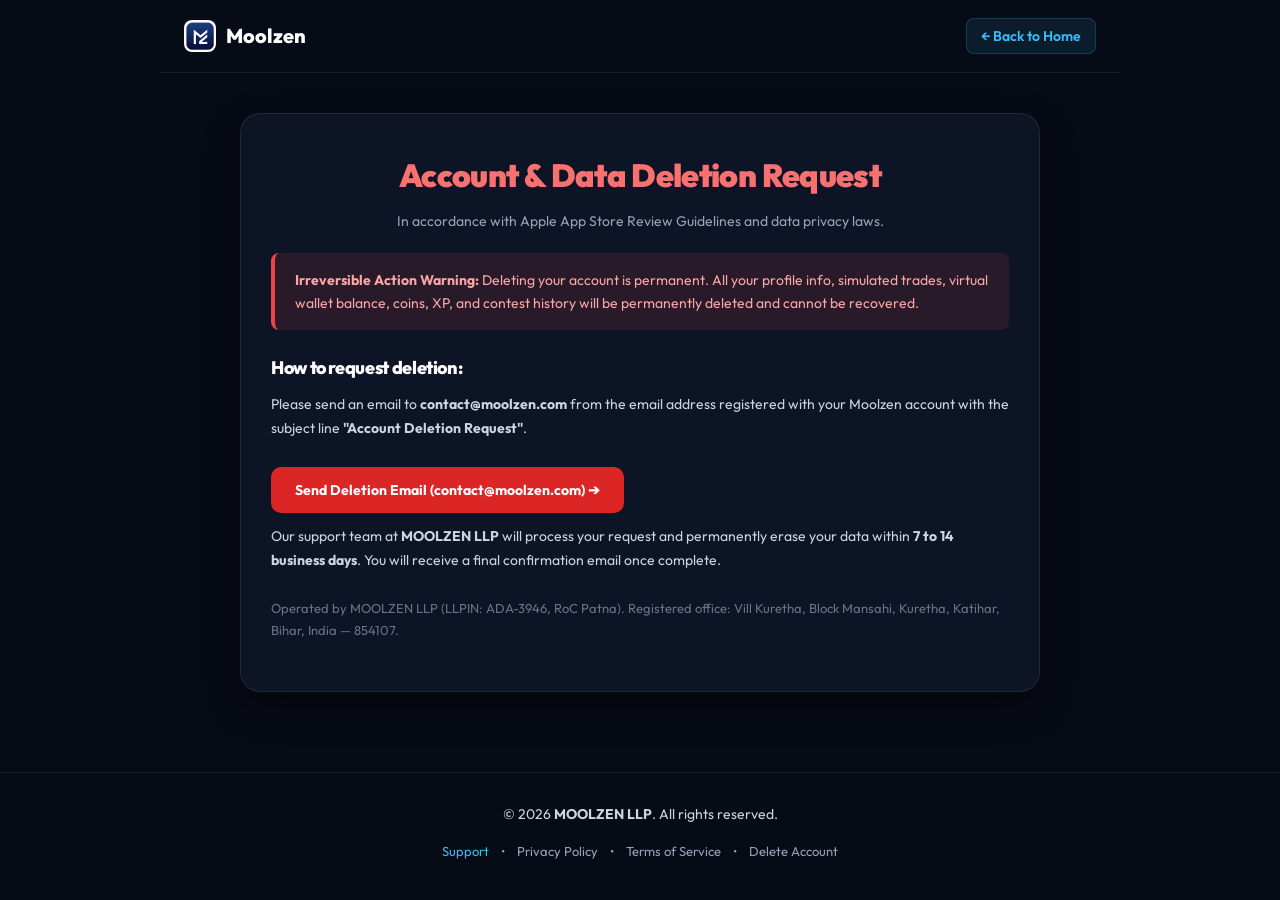
==== delete-account/index.html @ 5957ba9e "feat: add support page, terms, updated privacy policy, and Moolzen LLP compliance for Apple review" ====
<!-- Same content as delete-account.html for clean directory routing -->
<!DOCTYPE html>
<html lang="en">
<head>
  <meta charset="UTF-8">
  <meta name="viewport" content="width=device-width, initial-scale=1.0">
  <title>Account Deletion Request | Moolzen LLP</title>
  <link rel="icon" href="/favicon.png" type="image/png">
  <link rel="preconnect" href="https://fonts.googleapis.com">
  <link rel="preconnect" href="https://fonts.gstatic.com" crossorigin>
  <link href="https://fonts.googleapis.com/css2?family=Inter:wght@400;500;600;700&family=Outfit:wght@500;600;700;800;900&display=swap" rel="stylesheet">
  <link rel="stylesheet" href="/style.css">
  <style>
    body {
      background-color: #070b16;
      color: #e2e8f0;
      font-family: 'Outfit', 'Inter', -apple-system, BlinkMacSystemFont, sans-serif;
      min-height: 100vh;
      display: flex;
      flex-direction: column;
    }
    .content-box {
      max-width: 800px;
      margin: 40px auto 80px;
      padding: 36px 30px;
      background: rgba(15, 23, 42, 0.8);
      border: 1px solid rgba(255, 255, 255, 0.08);
      border-radius: 20px;
      box-shadow: 0 15px 35px rgba(0,0,0,0.4);
      flex: 1;
      width: 100%;
    }
    h1 { font-size: 32px; font-weight: 900; color: #f87171; text-align: center; margin-bottom: 8px; }
    .warning-box {
      background: rgba(239, 68, 68, 0.12);
      border-left: 4px solid #ef4444;
      padding: 16px 20px;
      margin: 20px 0;
      border-radius: 8px;
      color: #fca5a5;
      font-size: 14px;
      line-height: 1.6;
    }
    h2 { font-size: 18px; font-weight: 800; color: #ffffff; margin-top: 24px; margin-bottom: 10px; }
    p { font-size: 14px; line-height: 1.7; color: #cbd5e1; margin-bottom: 14px; }
    .email-btn {
      display: inline-block;
      background: #dc2626;
      color: #ffffff;
      padding: 12px 24px;
      border-radius: 10px;
      text-decoration: none;
      font-weight: 700;
      margin: 12px 0;
      font-size: 14px;
    }
    .site-nav {
      display: flex;
      justify-content: space-between;
      align-items: center;
      padding: 18px 24px;
      border-bottom: 1px solid rgba(255, 255, 255, 0.08);
      max-width: 960px;
      margin: 0 auto;
      width: 100%;
    }
    .site-nav-logo {
      display: flex;
      align-items: center;
      gap: 10px;
      text-decoration: none;
      color: #ffffff;
      font-weight: 800;
      font-size: 20px;
    }
    .site-nav-back {
      color: #38bdf8;
      text-decoration: none;
      font-size: 14px;
      font-weight: 600;
      padding: 6px 14px;
      border-radius: 8px;
      background: rgba(56, 189, 248, 0.1);
      border: 1px solid rgba(56, 189, 248, 0.2);
    }
    footer {
      border-top: 1px solid rgba(255, 255, 255, 0.07);
      padding: 30px 20px;
      background: rgba(7, 11, 22, 0.95);
      text-align: center;
      font-size: 13px;
      color: #94a3b8;
    }
  </style>
</head>
<body>

  <header class="site-nav">
    <a href="/" class="site-nav-logo">
      <img src="/logo.png" alt="Moolzen Logo" style="width: 32px; height: 32px; border-radius: 8px;" />
      <span>Moolzen</span>
    </a>
    <a href="/" class="site-nav-back">← Back to Home</a>
  </header>

  <main style="padding: 0 20px;">
    <div class="content-box">
      <h1>Account &amp; Data Deletion Request</h1>
      <p style="text-align: center; color: #94a3b8;">In accordance with Apple App Store Review Guidelines and data privacy laws.</p>

      <div class="warning-box">
        <strong>Irreversible Action Warning:</strong> Deleting your account is permanent. All your profile info, simulated trades, virtual wallet balance, coins, XP, and contest history will be permanently deleted and cannot be recovered.
      </div>

      <h2>How to request deletion:</h2>
      <p>
        Please send an email to <strong>contact@moolzen.com</strong> from the email address registered with your Moolzen account with the subject line <strong>&quot;Account Deletion Request&quot;</strong>.
      </p>

      <a href="mailto:contact@moolzen.com?subject=Account%20Deletion%20Request&body=Hello%20Moolzen%20LLP%20Support%2C%0A%0APlease%20permanently%20delete%20my%20account%20and%20associated%20data.%0A%0ARegistered%20Email%3A%20%0A%0AThank%20you." class="email-btn">
        Send Deletion Email (contact@moolzen.com) ➔
      </a>

      <p>
        Our support team at <strong>MOOLZEN LLP</strong> will process your request and permanently erase your data within <strong>7 to 14 business days</strong>. You will receive a final confirmation email once complete.
      </p>

      <p style="margin-top: 24px; font-size: 13px; color: #64748b;">
        Operated by MOOLZEN LLP (LLPIN: ADA-3946, RoC Patna). Registered office: Vill Kuretha, Block Mansahi, Kuretha, Katihar, Bihar, India — 854107.
      </p>
    </div>
  </main>

  <footer>
    <div style="max-width: 960px; margin: 0 auto; display: flex; flex-direction: column; gap: 8px; align-items: center;">
      <p style="margin: 0;">&copy; 2026 <strong>MOOLZEN LLP</strong>. All rights reserved.</p>
      <div style="display: flex; gap: 12px; margin-top: 6px;">
        <a href="/support" style="color: #38bdf8; text-decoration: none;">Support</a> •
        <a href="/privacy-policy" style="color: #94a3b8; text-decoration: none;">Privacy Policy</a> •
        <a href="/terms" style="color: #94a3b8; text-decoration: none;">Terms of Service</a> •
        <a href="/delete-account" style="color: #94a3b8; text-decoration: none;">Delete Account</a>
      </div>
    </div>
  </footer>

</body>
</html>
---- style.css ----
/* --- MOOLZEN MARKETING SYSTEM STYLES --- */

/* Font & Variable Definitions */
:root {
  --font-sans: 'Inter', -apple-system, BlinkMacSystemFont, "Segoe UI", Roboto, sans-serif;
  --font-display: 'Outfit', sans-serif;

  /* Sleek Light Mode Palette (Zerodha Kite Style) */
  --bg-primary: 0 0% 100%;        /* #FFFFFF - Pure White */
  --bg-secondary: 0 0% 98%;       /* #FAFAFA - Crisp Off-White */
  --bg-tertiary: 0 0% 95%;        /* #F1F1F1 - Light Neutral */
  --card-bg: 0 0% 100% / 0.95;
  --card-border: 0 0% 90%;        /* #E5E5E5 - Soft Gray Border */
  
  /* Vibrant Accents matching Kite/Zerodha Style */
  --accent-primary: 215 90% 50%;   /* #1E40AF - Kite Blue */
  --accent-cyan: 200 95% 45%;      /* #0284C7 - Bright Blue */
  --accent-pink: 12 90% 52%;       /* #EA580C - Kite Orange-Red */
  --accent-green: 142 70% 40%;     /* #16A34A - Growth Green */
  --accent-yellow: 35 90% 50%;     /* #F59E0B - Gold Accent */

  /* Text Colors */
  --text-primary: 215 25% 15%;     /* #1F2937 - Deep Charcoal Text */
  --text-muted: 215 16% 47%;       /* #4B5563 - Cool Grey Muted Text */
}

/* Sleek Dark Mode Overrides (matching app) */
.dark-theme {
  --bg-primary: 222 47% 11%;      /* #0F172A - Deep Slate Blue */
  --bg-secondary: 222 47% 6%;     /* #020617 - Darker Slate */
  --bg-tertiary: 222 47% 4%;      /* Extra Dark Slate */
  --card-bg: 222 47% 13% / 0.95;  /* Dark card background */
  --card-border: 222 47% 18%;     /* Darker border */

  /* Text Colors */
  --text-primary: 210 40% 98%;    /* Near white text */
  --text-muted: 215 20% 65%;      /* Muted text */
}

/* Base resets & layouts */
* {
  box-sizing: border-box;
  margin: 0;
  padding: 0;
  scroll-behavior: smooth;
}

html, body {
  width: 100%;
  overflow-x: hidden;
}

body {
  font-family: var(--font-sans);
  background-color: hsl(var(--bg-primary));
  color: hsl(var(--text-primary));
  line-height: 1.6;
  position: relative;
}

/* Premium scrollbar */
::-webkit-scrollbar {
  width: 8px;
}
::-webkit-scrollbar-track {
  background: hsl(var(--bg-primary));
}
::-webkit-scrollbar-thumb {
  background: hsl(var(--bg-secondary));
  border-radius: 99px;
  border: 2px solid hsl(var(--bg-primary));
}
::-webkit-scrollbar-thumb:hover {
  background: hsl(var(--accent-primary) / 0.6);
}

/* Background Gradients */
.glow-accent-1 {
  position: absolute;
  top: -150px;
  left: -10%;
  width: 50vw;
  height: 50vw;
  background: radial-gradient(circle, hsl(var(--accent-primary) / 0.15) 0%, transparent 70%);
  z-index: -1;
  pointer-events: none;
  filter: blur(100px);
}

.glow-accent-2 {
  position: absolute;
  top: 800px;
  right: -10%;
  width: 45vw;
  height: 45vw;
  background: radial-gradient(circle, hsl(var(--accent-cyan) / 0.1) 0%, transparent 70%);
  z-index: -1;
  pointer-events: none;
  filter: blur(100px);
}

/* Typography styles */
h1, h2, h3, h4 {
  font-family: var(--font-display);
  font-weight: 700;
  letter-spacing: -0.02em;
  color: hsl(var(--text-primary));
}

p {
  color: hsl(var(--text-muted));
}

.gradient-text {
  background: linear-gradient(135deg, hsl(var(--accent-primary)), hsl(var(--accent-cyan)));
  -webkit-background-clip: text;
  -webkit-text-fill-color: transparent;
}

/* Button aesthetics */
.btn-navbar-glow {
  background: linear-gradient(135deg, hsl(var(--accent-primary)), hsl(var(--accent-cyan)));
  color: #fff;
  text-decoration: none;
  font-family: var(--font-display);
  font-weight: 600;
  font-size: 0.9rem;
  padding: 10px 20px;
  border-radius: 10px;
  border: none;
  cursor: pointer;
  transition: all 0.25s ease;
  box-shadow: 0 4px 15px hsl(var(--accent-primary) / 0.35);
  display: inline-flex;
  align-items: center;
}

.btn-navbar-glow:hover {
  transform: translateY(-1px);
  box-shadow: 0 6px 20px hsl(var(--accent-primary) / 0.5);
  filter: brightness(1.1);
}

.btn-primary-glow {
  background: linear-gradient(135deg, hsl(var(--accent-primary)), hsl(var(--accent-pink)));
  color: #fff;
  text-decoration: none;
  font-family: var(--font-display);
  font-weight: 600;
  font-size: 1.05rem;
  padding: 14px 28px;
  border-radius: 12px;
  display: inline-flex;
  align-items: center;
  gap: 8px;
  transition: all 0.25s cubic-bezier(0.4, 0, 0.2, 1);
  box-shadow: 0 4px 20px hsl(var(--accent-primary) / 0.4);
}

.btn-primary-glow:hover {
  transform: translateY(-2px);
  box-shadow: 0 8px 30px hsl(var(--accent-primary) / 0.6), 0 0 15px hsl(var(--accent-pink) / 0.3);
  filter: brightness(1.08);
}

.btn-secondary-outline {
  color: hsl(var(--text-primary));
  text-decoration: none;
  background: hsl(var(--bg-secondary) / 0.5);
  border: 1px solid hsl(var(--card-border));
  font-family: var(--font-display);
  font-weight: 600;
  font-size: 1.05rem;
  padding: 14px 28px;
  border-radius: 12px;
  display: inline-flex;
  align-items: center;
  transition: all 0.2s ease;
}

.btn-secondary-outline:hover {
  background: hsl(var(--bg-secondary) / 0.9);
  border-color: hsl(var(--accent-primary) / 0.5);
}

/* Header & Navbar navigation */
.navbar-header {
  position: fixed;
  top: 0;
  left: 0;
  width: 100%;
  background: hsl(var(--bg-primary) / 0.7);
  backdrop-filter: blur(20px);
  -webkit-backdrop-filter: blur(20px);
  border-bottom: 1px solid hsl(var(--card-border));
  z-index: 1000;
  transition: all 0.3s ease;
}

.navbar-header.scrolled {
  padding: 6px 0;
  background: hsl(var(--bg-primary) / 0.85);
  box-shadow: 0 4px 30px rgba(0, 0, 0, 0.3);
}

.navbar-container {
  max-width: 1200px;
  margin: 0 auto;
  padding: 16px 24px;
  display: flex;
  justify-content: space-between;
  align-items: center;
}

.nav-actions {
  display: flex;
  align-items: center;
  gap: 16px;
}

.logo-link {
  text-decoration: none;
}

.logo-text {
  font-family: var(--font-display);
  font-size: 1.6rem;
  font-weight: 900;
  background: linear-gradient(135deg, #1f2937 40%, #ea580c);
  -webkit-background-clip: text;
  -webkit-text-fill-color: transparent;
  letter-spacing: -0.03em;
}

.nav-links {
  display: flex;
  gap: 32px;
}

.nav-link {
  color: hsl(var(--text-muted));
  text-decoration: none;
  font-size: 0.95rem;
  font-weight: 500;
  transition: color 0.2s ease;
}

.nav-link:hover {
  color: hsl(var(--accent-pink));
}

.hamburger-btn {
  display: none;
  background: none;
  border: none;
  cursor: pointer;
  flex-direction: column;
  gap: 5px;
}

.hamburger-btn .bar {
  width: 22px;
  height: 2px;
  background-color: hsl(var(--text-primary));
  border-radius: 4px;
  transition: all 0.25s ease;
}

/* Hero elements */
.hero-section {
  padding: 160px 24px 80px 24px;
  display: flex;
  justify-content: center;
}

.hero-container {
  width: 100%;
  max-width: 900px;
  text-align: center;
  display: flex;
  flex-direction: column;
  align-items: center;
}

.hero-badge {
  background: hsl(var(--accent-primary) / 0.1);
  border: 1px solid hsl(var(--accent-primary) / 0.25);
  color: hsl(var(--accent-primary));
  font-size: 0.85rem;
  font-weight: 700;
  padding: 6px 16px;
  border-radius: 99px;
  margin-bottom: 24px;
  display: inline-flex;
  align-items: center;
  gap: 6px;
}

.hero-title {
  font-size: 4rem;
  line-height: 1.15;
  font-weight: 900;
  margin-bottom: 24px;
}

.hero-description {
  font-size: 1.2rem;
  max-width: 680px;
  margin: 0 auto 36px auto;
  line-height: 1.55;
}

.hero-buttons {
  display: flex;
  gap: 16px;
  margin-bottom: 64px;
}

/* Glassmorphism Interactive Mockup showcase card styles */
.mockup-showcase-container {
  width: 100%;
  max-width: 800px;
  background: radial-gradient(circle at top left, hsl(var(--accent-primary) / 0.15) 0%, transparent 60%);
  padding: 1px;
  border-radius: 24px;
  margin: 20px auto 0 auto;
}

.glass-mockup {
  background: hsl(var(--bg-secondary));
  border: 1px solid hsl(var(--card-border));
  border-radius: 23px;
  overflow: hidden;
  box-shadow: 0 20px 40px rgba(0, 0, 0, 0.08), 0 0 1px 1px hsl(var(--accent-primary) / 0.05);
}

.mockup-header {
  background: hsl(var(--bg-tertiary));
  padding: 12px 18px;
  display: flex;
  align-items: center;
  border-bottom: 1px solid hsl(var(--card-border));
}

.mockup-dots {
  display: flex;
  gap: 6px;
}

.mockup-dots .dot {
  width: 10px;
  height: 10px;
  border-radius: 50%;
}

.dot.red { background-color: #ef4444; }
.dot.yellow { background-color: #f59e0b; }
.dot.green { background-color: #10b981; }

.mockup-address-bar {
  flex: 1;
  text-align: center;
  margin: 0 16px;
  background: hsl(var(--bg-primary) / 0.4);
  border: 1px solid hsl(var(--card-border));
  color: hsl(var(--text-muted));
  font-size: 0.75rem;
  padding: 4px 16px;
  border-radius: 6px;
  max-width: 320px;
}

.mockup-body {
  display: flex;
  height: 400px;
  text-align: left;
}

.mockup-sidebar {
  width: 160px;
  background: hsl(var(--bg-secondary));
  border-right: 1px solid hsl(var(--card-border));
  padding: 20px 12px;
  display: flex;
  flex-direction: column;
  gap: 8px;
}

.sidebar-item {
  font-size: 0.8rem;
  color: hsl(var(--text-muted));
  padding: 8px 12px;
  border-radius: 8px;
  cursor: pointer;
  font-weight: 500;
  transition: all 0.2s ease;
}

.sidebar-item.active {
  background: hsl(var(--accent-primary) / 0.1);
  color: hsl(var(--accent-primary));
  font-weight: 700;
}

.mockup-content {
  flex: 1;
  padding: 24px;
  display: flex;
  flex-direction: column;
  gap: 20px;
  overflow-y: auto;
}

.mockup-stats-row {
  display: flex;
  gap: 16px;
}

.mockup-stat-card {
  flex: 1;
  background: hsl(var(--bg-primary));
  border: 1px solid hsl(var(--card-border));
  padding: 16px;
  border-radius: 12px;
  display: flex;
  flex-direction: column;
}

.stat-label {
  font-size: 0.7rem;
  color: hsl(var(--text-muted));
  text-transform: uppercase;
  font-weight: 700;
  letter-spacing: 0.05em;
}

.stat-value {
  font-size: 1.4rem;
  font-family: var(--font-display);
  font-weight: 800;
  margin-top: 4px;
}

.mockup-inner-grid {
  display: flex;
  gap: 16px;
  flex: 1;
}

.mockup-panel {
  flex: 1.2;
  background: hsl(var(--bg-primary));
  border: 1px solid hsl(var(--card-border));
  border-radius: 12px;
  padding: 16px;
  display: flex;
  flex-direction: column;
}

.mockup-panel.side-panel {
  flex: 0.8;
}

.panel-header {
  display: flex;
  justify-content: space-between;
  align-items: center;
  margin-bottom: 12px;
}

.panel-header h3 {
  font-size: 0.85rem;
  text-transform: uppercase;
  color: hsl(var(--text-muted));
  letter-spacing: 0.05em;
}

.refresh-icon {
  font-size: 0.75rem;
  cursor: pointer;
}

.mockup-list {
  display: flex;
  flex-direction: column;
  gap: 8px;
}

.list-row {
  display: flex;
  justify-content: space-between;
  align-items: center;
  background: hsl(var(--bg-secondary) / 0.4);
  padding: 8px 12px;
  border-radius: 8px;
  border: 1px solid hsl(var(--card-border) / 0.5);
}

.stock-info {
  display: flex;
  flex-direction: column;
}

.stock-info strong {
  font-size: 0.85rem;
}

.stock-info span {
  font-size: 0.65rem;
  color: hsl(var(--text-muted));
}

.stock-graph-placeholder {
  width: 60px;
  height: 20px;
  background: linear-gradient(90deg, transparent, hsl(var(--accent-green) / 0.15), transparent);
  border-radius: 4px;
}

.stock-graph-placeholder.down {
  background: linear-gradient(90deg, transparent, hsl(var(--accent-pink) / 0.15), transparent);
}

.stock-price {
  font-size: 0.8rem;
  font-weight: 700;
  text-align: right;
  display: flex;
  flex-direction: column;
}

.price-change {
  font-size: 0.65rem;
}

.recommended-box {
  background: hsl(var(--bg-secondary) / 0.6);
  padding: 12px;
  border-radius: 8px;
  border-left: 3px solid hsl(var(--accent-primary));
  height: 100%;
  display: flex;
  flex-direction: column;
  justify-content: space-between;
}

.lesson-tag {
  font-size: 0.65rem;
  font-weight: 700;
  color: hsl(var(--accent-cyan));
  text-transform: uppercase;
}

.recommended-box h4 {
  font-size: 0.85rem;
  margin: 4px 0;
}

.recommended-box p {
  font-size: 0.7rem;
  line-height: 1.3;
  margin-bottom: 8px;
}

.btn-mockup-action {
  background: hsl(var(--accent-cyan));
  color: #fff;
  border: none;
  padding: 6px 12px;
  border-radius: 6px;
  font-size: 0.7rem;
  font-weight: 700;
  cursor: pointer;
  align-self: flex-start;
}

/* Stock Sliding Ticker Section */
.ticker-section {
  width: 100%;
  background: hsl(var(--bg-secondary));
  border-top: 1px solid hsl(var(--card-border));
  border-bottom: 1px solid hsl(var(--card-border));
  padding: 14px 0;
  overflow: hidden;
}

.ticker-wrapper {
  width: 100%;
}

.ticker-content {
  display: flex;
  white-space: nowrap;
  animation: ticker-slide 30s linear infinite;
  gap: 40px;
  width: max-content;
}

.ticker-item {
  display: inline-flex;
  align-items: center;
  gap: 8px;
  font-size: 0.85rem;
}

.ticker-item strong {
  font-family: var(--font-display);
  font-weight: 700;
  color: hsl(var(--text-primary));
}

.ticker-item span {
  color: hsl(var(--text-muted));
}

.ticker-item .pct {
  font-weight: 700;
}

.pct.up { color: hsl(var(--accent-green)); }
.pct.down { color: hsl(var(--accent-pink)); }

@keyframes ticker-slide {
  0% { transform: translateX(0); }
  100% { transform: translateX(-50%); }
}

/* Bento Grid Features Layout */
.features-section {
  padding: 100px 24px;
  display: flex;
  justify-content: center;
}

.features-container {
  max-width: 1200px;
  width: 100%;
}

.section-header {
  text-align: center;
  max-width: 600px;
  width: 100%;
  margin: 0 auto 64px auto;
}

.section-badge {
  font-size: 0.75rem;
  font-weight: 700;
  color: hsl(var(--accent-primary));
  text-transform: uppercase;
  letter-spacing: 0.1em;
  display: inline-block;
  margin-bottom: 12px;
}

.section-title {
  font-size: 2.6rem;
  line-height: 1.25;
  margin-bottom: 16px;
}

.section-subtitle {
  font-size: 1.1rem;
}

.bento-grid {
  display: grid;
  grid-template-columns: repeat(3, 1fr);
  gap: 24px;
}

.bento-card {
  background: hsl(var(--card-bg));
  backdrop-filter: blur(16px);
  -webkit-backdrop-filter: blur(16px);
  border: 1px solid hsl(var(--card-border));
  border-radius: 24px;
  padding: 36px;
  display: flex;
  flex-direction: column;
  transition: all 0.3s cubic-bezier(0.4, 0, 0.2, 1);
  position: relative;
  overflow: hidden;
}

.bento-card.col-span-2 {
  grid-column: span 2;
}

.bento-card:hover {
  border-color: hsl(var(--accent-primary) / 0.35);
  box-shadow: 0 15px 40px rgba(0, 0, 0, 0.3), 0 0 15px hsl(var(--accent-primary) / 0.1);
  transform: translateY(-2px);
}

.card-icon {
  font-size: 2.2rem;
  margin-bottom: 20px;
}

.card-title {
  font-size: 1.4rem;
  margin-bottom: 12px;
  font-weight: 700;
}

.card-desc {
  font-size: 0.95rem;
  line-height: 1.5;
  margin-bottom: 30px;
}

.card-visual {
  flex: 1;
  display: flex;
  align-items: center;
  justify-content: center;
  width: 100%;
}

/* Card Visual styles */
.visual-balance-card {
  background: linear-gradient(135deg, hsl(var(--bg-secondary) / 0.6) 0%, hsl(var(--bg-primary) / 0.3) 100%);
  backdrop-filter: blur(16px);
  -webkit-backdrop-filter: blur(16px);
  border: 1px solid hsl(var(--card-border) / 0.6);
  color: hsl(var(--text-primary));
  width: 100%;
  max-width: 320px;
  height: 160px;
  border-radius: 16px;
  padding: 24px;
  display: flex;
  flex-direction: column;
  justify-content: space-between;
  box-shadow: 0 8px 32px rgba(0, 0, 0, 0.04), inset 0 1px 0 hsl(var(--bg-primary) / 0.4);
  position: relative;
  overflow: hidden;
}

.dark-theme .visual-balance-card {
  box-shadow: 0 8px 32px rgba(0, 0, 0, 0.2), inset 0 1px 0 hsl(var(--bg-primary) / 0.05);
}

.visual-balance-card::after {
  content: '';
  position: absolute;
  top: -50px;
  right: -50px;
  width: 150px;
  height: 150px;
  background: radial-gradient(circle, rgba(255,255,255,0.15) 0%, transparent 60%);
}

.visual-balance-label {
  font-size: 0.75rem;
  text-transform: uppercase;
  opacity: 0.8;
  font-weight: 700;
}

.visual-balance-amount {
  font-size: 1.8rem;
  font-family: var(--font-display);
  font-weight: 900;
}

.visual-card-details {
  display: flex;
  justify-content: space-between;
  font-size: 0.7rem;
  opacity: 0.8;
}

.visual-lesson-badge {
  text-align: center;
  display: flex;
  flex-direction: column;
  align-items: center;
  gap: 12px;
}

.visual-badge-unlocked {
  font-size: 0.75rem;
  color: hsl(var(--text-muted));
}

.visual-badge-gold {
  background: rgba(241, 196, 15, 0.12);
  border: 1px solid rgba(241, 196, 15, 0.3);
  padding: 16px 24px;
  border-radius: 20px;
  display: flex;
  flex-direction: column;
  align-items: center;
  box-shadow: 0 4px 20px rgba(241, 196, 15, 0.1);
}

.visual-badge-gold span {
  font-size: 2.2rem;
}

.visual-badge-gold strong {
  color: #F1C40F;
  font-size: 0.85rem;
  margin-top: 8px;
}

.visual-leaderboard {
  list-style: none;
  width: 100%;
  display: flex;
  flex-direction: column;
  gap: 8px;
}

.visual-leaderboard li {
  display: flex;
  justify-content: space-between;
  background: hsl(var(--bg-primary) / 0.4);
  border: 1px solid hsl(var(--card-border));
  padding: 8px 12px;
  border-radius: 8px;
  font-size: 0.8rem;
}

.visual-leaderboard li.self {
  border-color: hsl(var(--accent-primary));
  background: hsl(var(--accent-primary) / 0.08);
  font-weight: 700;
}

.visual-leaderboard .rank {
  font-family: var(--font-display);
  font-weight: 700;
  min-width: 20px;
}

.visual-leaderboard .name {
  flex-grow: 1;
  margin-left: 10px;
}

.visual-warning-box {
  background: hsl(var(--accent-pink) / 0.08);
  border: 1px solid hsl(var(--accent-pink) / 0.25);
  border-radius: 12px;
  padding: 16px;
  width: 100%;
}

.visual-warning-box .warning-title {
  color: hsl(var(--accent-pink));
  font-weight: 700;
  font-size: 0.85rem;
  margin-bottom: 6px;
}

.visual-warning-box p {
  font-size: 0.75rem;
  color: hsl(var(--text-primary));
  line-height: 1.4;
}

/* About / Stats block styles */
.about-section {
  padding: 80px 24px;
  display: flex;
  justify-content: center;
  background: linear-gradient(180deg, transparent, hsl(var(--bg-secondary) / 0.4), transparent);
}

.about-container {
  max-width: 1000px;
  width: 100%;
}

.about-content {
  text-align: center;
  display: flex;
  flex-direction: column;
  align-items: center;
}

.about-text {
  font-size: 1.15rem;
  line-height: 1.65;
  margin-bottom: 24px;
  max-width: 780px;
}

.about-grid {
  display: flex;
  gap: 48px;
  margin-top: 48px;
}

.about-stat {
  display: flex;
  flex-direction: column;
  align-items: center;
}

.stat-num {
  font-family: var(--font-display);
  font-size: 3rem;
  font-weight: 900;
  color: hsl(var(--accent-primary));
  background: linear-gradient(135deg, hsl(var(--accent-primary)), hsl(var(--accent-pink)));
  -webkit-background-clip: text;
  -webkit-text-fill-color: transparent;
}

.stat-lbl {
  font-size: 0.85rem;
  color: hsl(var(--text-muted));
  margin-top: 4px;
  font-weight: 700;
  text-transform: uppercase;
}

/* FAQs styling */
.faqs-section {
  padding: 80px 24px;
  display: flex;
  justify-content: center;
}

.faqs-container {
  max-width: 800px;
  width: 100%;
}

.faqs-list {
  display: flex;
  flex-direction: column;
  gap: 16px;
}

.faq-item {
  background: hsl(var(--card-bg));
  border: 1px solid hsl(var(--card-border));
  border-radius: 16px;
  overflow: hidden;
  transition: all 0.25s ease;
}

.faq-item:hover {
  border-color: hsl(var(--accent-primary) / 0.3);
}

.faq-question {
  width: 100%;
  background: none;
  border: none;
  padding: 20px 24px;
  text-align: left;
  display: flex;
  justify-content: space-between;
  align-items: center;
  cursor: pointer;
  outline: none;
  font-family: var(--font-display);
  font-weight: 600;
  font-size: 1.05rem;
  color: hsl(var(--text-primary));
  transition: all 0.2s ease;
}

.faq-icon {
  font-size: 1.2rem;
  color: hsl(var(--text-muted));
  transition: transform 0.25s ease;
}

.faq-question[aria-expanded="true"] .faq-icon {
  transform: rotate(45deg);
  color: hsl(var(--accent-primary));
}

.faq-answer {
  padding: 0 24px 20px 24px;
  transition: all 0.3s ease;
}

.faq-answer p {
  font-size: 0.95rem;
  line-height: 1.55;
}

/* Final Call To Action Card */
.final-cta-section {
  padding: 100px 24px;
  display: flex;
  justify-content: center;
  position: relative;
}

.cta-card {
  width: 100%;
  max-width: 1000px;
  background: linear-gradient(135deg, hsl(var(--bg-secondary)), hsl(var(--bg-tertiary)));
  border: 1px solid hsl(var(--card-border));
  border-radius: 36px;
  padding: 64px 32px;
  text-align: center;
  display: flex;
  flex-direction: column;
  align-items: center;
  box-shadow: 0 20px 40px rgba(0, 0, 0, 0.05);
  position: relative;
  overflow: hidden;
}

.cta-card::before {
  content: '';
  position: absolute;
  bottom: -200px;
  left: 20%;
  width: 400px;
  height: 400px;
  background: radial-gradient(circle, hsl(var(--accent-cyan) / 0.12) 0%, transparent 60%);
  filter: blur(80px);
}

.cta-title {
  font-size: 3rem;
  font-weight: 900;
  margin-bottom: 16px;
  line-height: 1.2;
}

.cta-subtitle {
  font-size: 1.15rem;
  max-width: 600px;
  margin-bottom: 40px;
}

.domains-subtext {
  margin-top: 32px;
  font-size: 0.75rem;
  color: hsl(var(--text-muted));
  display: flex;
  gap: 12px;
  align-items: center;
}

.domains-subtext .divider {
  opacity: 0.3;
}

.domains-subtext strong {
  color: hsl(var(--text-primary));
}

/* Footer elements styling */
.footer-section {
  background-color: hsl(var(--bg-primary));
  border-top: 1px solid hsl(var(--card-border));
  padding: 64px 24px 32px 24px;
}

.footer-container {
  max-width: 1200px;
  margin: 0 auto;
}

.footer-branding {
  margin-bottom: 40px;
  max-width: 480px;
}

.footer-logo {
  font-family: var(--font-display);
  font-size: 1.4rem;
  font-weight: 900;
  color: hsl(var(--text-primary));
  letter-spacing: -0.02em;
  display: block;
  margin-bottom: 12px;
}

.footer-desc {
  font-size: 0.85rem;
  line-height: 1.5;
}

.footer-bottom {
  border-top: 1px solid hsl(var(--card-border) / 0.5);
  padding-top: 24px;
  text-align: center;
}

/* Market hours sync badge visual */
.visual-market-badge {
  display: inline-flex;
  align-items: center;
  gap: 8px;
  background: hsl(var(--bg-secondary));
  border: 1px solid hsl(var(--card-border));
  padding: 10px 18px;
  border-radius: 12px;
  font-family: var(--font-display);
  font-weight: 700;
  font-size: 0.85rem;
  box-shadow: 0 4px 12px rgba(0,0,0,0.03);
  transition: all 0.3s ease;
}

.visual-market-badge.offline {
  color: hsl(var(--text-muted));
  border-color: hsl(var(--card-border));
}

.visual-market-badge.offline .dot {
  width: 8px;
  height: 8px;
  background-color: hsl(var(--text-muted));
  border-radius: 50%;
}

.visual-market-badge.online {
  color: hsl(var(--accent-green));
  border-color: hsl(var(--accent-green) / 0.3);
  animation: pulse-border 2s infinite;
}

.visual-market-badge.online .dot {
  width: 8px;
  height: 8px;
  background-color: hsl(var(--accent-green));
  border-radius: 50%;
  animation: pulse-dot 1.5s infinite;
}

@keyframes pulse-border {
  0% { box-shadow: 0 0 0 0 hsl(var(--accent-green) / 0.15); }
  70% { box-shadow: 0 0 0 8px hsl(var(--accent-green) / 0); }
  100% { box-shadow: 0 0 0 0 hsl(var(--accent-green) / 0); }
}

@keyframes pulse-dot {
  0% { transform: scale(0.9); opacity: 0.8; }
  50% { transform: scale(1.15); opacity: 1; }
  100% { transform: scale(0.9); opacity: 0.8; }
}

/* Refer & Earn visual container */
.visual-referral-box {
  display: flex;
  gap: 16px;
  width: 100%;
  max-width: 380px;
  justify-content: center;
}

.referral-pill {
  flex: 1;
  background: hsl(var(--bg-secondary));
  border: 1px dashed hsl(var(--card-border));
  padding: 14px;
  border-radius: 14px;
  display: flex;
  flex-direction: column;
  align-items: center;
  gap: 4px;
  transition: all 0.3s ease;
}

.referral-pill:hover {
  transform: translateY(-2px);
  border-color: hsl(var(--accent-primary) / 0.4);
  background: hsl(var(--bg-primary));
}

.referral-pill span {
  font-size: 0.7rem;
  color: hsl(var(--text-muted));
  font-weight: 600;
  text-transform: uppercase;
}

.referral-pill strong {
  font-size: 1.3rem;
  font-family: var(--font-display);
  font-weight: 800;
}

.referral-pill.referrer strong {
  color: hsl(var(--accent-primary));
}

.referral-pill.referee strong {
  color: hsl(var(--accent-cyan));
}

/* Responsive configurations & queries */
@media (max-width: 1024px) {
  .bento-grid {
    grid-template-columns: repeat(2, 1fr);
  }
  .bento-card.col-span-2 {
    grid-column: span 2;
  }
}

@media (max-width: 768px) {
  .hero-section {
    padding: 120px 16px 60px 16px;
  }

  .features-section, .about-section, .faqs-section, .final-cta-section {
    padding: 60px 16px;
  }

  .hero-title {
    font-size: 2.5rem;
  }
  
  .hero-description {
    font-size: 0.95rem;
    margin-bottom: 24px;
  }
  
  .nav-links {
    display: none;
  }

  .nav-links.active {
    display: flex;
    flex-direction: column;
    position: absolute;
    top: 100%;
    left: 0;
    width: 100%;
    background: hsl(var(--bg-primary) / 0.98);
    backdrop-filter: blur(20px);
    -webkit-backdrop-filter: blur(20px);
    border-bottom: 1px solid hsl(var(--card-border));
    padding: 24px;
    gap: 20px;
    box-shadow: 0 10px 30px rgba(0,0,0,0.05);
    z-index: 999;
  }

  .hamburger-btn.open .bar:nth-child(1) {
    transform: translateY(7px) rotate(45deg);
  }

  .hamburger-btn.open .bar:nth-child(2) {
    opacity: 0;
  }

  .hamburger-btn.open .bar:nth-child(3) {
    transform: translateY(-7px) rotate(-45deg);
  }
  
  .navbar-container {
    padding: 12px 16px;
  }

  .nav-actions {
    gap: 8px;
  }

  .btn-navbar-glow {
    padding: 8px 14px;
    font-size: 0.8rem;
  }

  .hamburger-btn {
    display: flex;
  }

  .hero-buttons {
    flex-direction: column;
    width: 100%;
    max-width: 320px;
    gap: 12px;
    margin-bottom: 48px;
  }

  .btn-primary-glow, .btn-secondary-outline {
    width: 100%;
    justify-content: center;
    padding: 12px 24px;
    font-size: 0.95rem;
  }
  
  .bento-grid {
    grid-template-columns: 1fr;
    gap: 16px;
  }
  
  .bento-card {
    padding: 24px 20px;
  }

  .bento-card.col-span-2 {
    grid-column: span 1;
  }
  
  .mockup-body {
    height: auto;
    flex-direction: column;
  }
  
  .mockup-sidebar {
    width: 100%;
    flex-direction: row;
    overflow-x: auto;
    padding: 10px;
  }
  
  .sidebar-item {
    white-space: nowrap;
  }
  
  .mockup-content {
    padding: 16px;
  }

  .mockup-stats-row {
    flex-direction: column;
    gap: 12px;
  }

  .visual-balance-card {
    max-width: 280px;
    height: auto;
    aspect-ratio: 1.88 / 1;
    padding: 16px;
  }

  .visual-balance-amount {
    font-size: 1.5rem;
  }

  .mockup-inner-grid {
    flex-direction: column;
  }
  
  .about-grid {
    flex-direction: column;
    gap: 24px;
  }
  
  .cta-card {
    padding: 40px 20px;
    border-radius: 24px;
  }

  .cta-title {
    font-size: 1.8rem;
  }
  
  .cta-subtitle {
    font-size: 0.95rem;
    margin-bottom: 24px;
  }
}

/* Theme Toggle Button & Dark Theme Custom Overrides */
.theme-toggle-btn {
  background: none;
  border: 1px solid hsl(var(--card-border));
  border-radius: 10px;
  width: 38px;
  height: 38px;
  display: inline-flex;
  align-items: center;
  justify-content: center;
  cursor: pointer;
  font-size: 1.15rem;
  transition: all 0.2s cubic-bezier(0.4, 0, 0.2, 1);
  color: hsl(var(--text-primary));
  padding: 0;
}

.theme-toggle-btn:hover {
  background: hsl(var(--bg-secondary));
  border-color: hsl(var(--accent-primary) / 0.4);
  transform: scale(1.05);
}

.theme-toggle-btn:active {
  transform: scale(0.95);
}

.theme-toggle-btn .sun-icon {
  display: none;
}

.theme-toggle-btn .moon-icon {
  display: inline;
}

.dark-theme .theme-toggle-btn .sun-icon {
  display: inline;
}

.dark-theme .theme-toggle-btn .moon-icon {
  display: none;
}

.dark-theme .logo-text {
  background: linear-gradient(135deg, #ffffff 40%, #ea580c) !important;
  -webkit-background-clip: text !important;
  -webkit-text-fill-color: transparent !important;
}
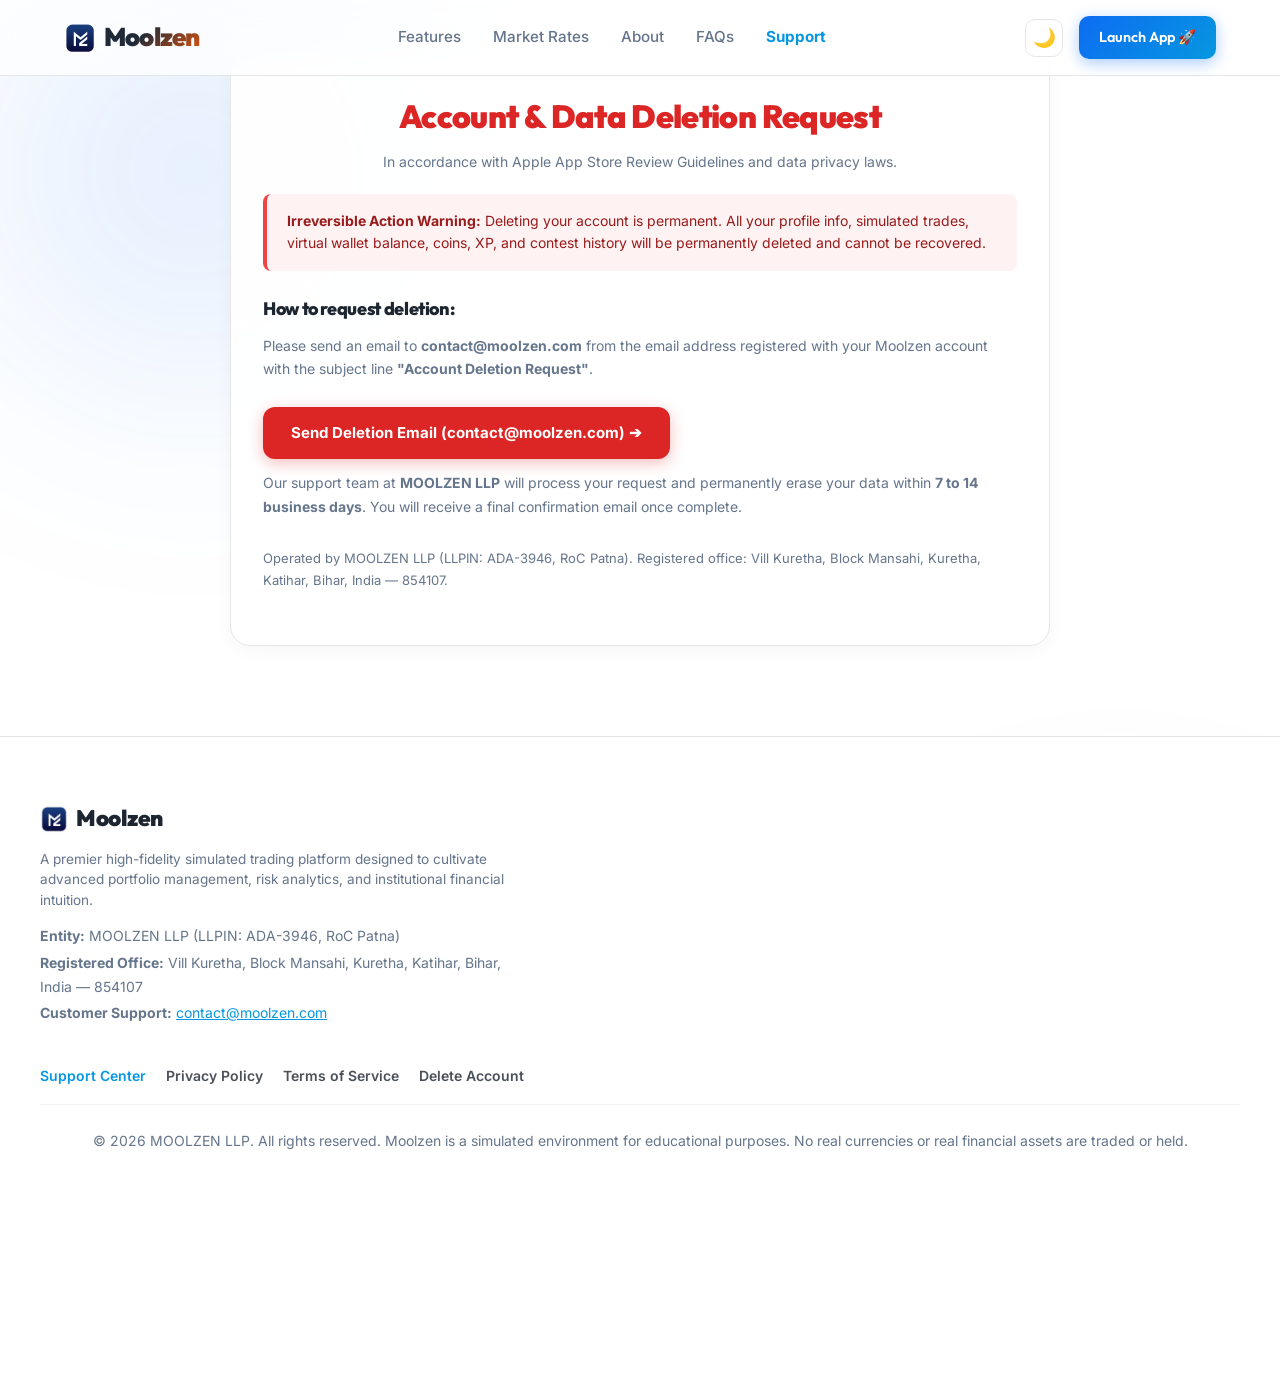
==== commit 4610c399: "style: match light theme across support, terms, privacy, and delete pages" ====
--- a/delete-account/index.html
+++ b/delete-account/index.html
@@ -1,4 +1,4 @@
-<!-- Same content as delete-account.html for clean directory routing -->
+<!-- Theme-adaptive Account Deletion page matching light mode -->
 <!DOCTYPE html>
 <html lang="en">
 <head>
@@ -12,101 +12,100 @@
   <link rel="stylesheet" href="/style.css">
   <style>
     body {
-      background-color: #070b16;
-      color: #e2e8f0;
-      font-family: 'Outfit', 'Inter', -apple-system, BlinkMacSystemFont, sans-serif;
+      background-color: hsl(var(--bg-primary));
+      color: hsl(var(--text-primary));
+      font-family: var(--font-sans);
       min-height: 100vh;
       display: flex;
       flex-direction: column;
     }
     .content-box {
-      max-width: 800px;
-      margin: 40px auto 80px;
-      padding: 36px 30px;
-      background: rgba(15, 23, 42, 0.8);
-      border: 1px solid rgba(255, 255, 255, 0.08);
+      max-width: 820px;
+      margin: 50px auto 90px;
+      padding: 40px 32px;
+      background: hsl(var(--card-bg));
+      border: 1px solid hsl(var(--card-border));
       border-radius: 20px;
-      box-shadow: 0 15px 35px rgba(0,0,0,0.4);
+      box-shadow: 0 4px 20px rgba(0, 0, 0, 0.04);
       flex: 1;
       width: 100%;
     }
-    h1 { font-size: 32px; font-weight: 900; color: #f87171; text-align: center; margin-bottom: 8px; }
+    h1 { font-size: 32px; font-weight: 900; color: #dc2626; text-align: center; margin-bottom: 8px; }
     .warning-box {
-      background: rgba(239, 68, 68, 0.12);
+      background: #fef2f2;
       border-left: 4px solid #ef4444;
       padding: 16px 20px;
       margin: 20px 0;
       border-radius: 8px;
-      color: #fca5a5;
+      color: #991b1b;
       font-size: 14px;
       line-height: 1.6;
     }
-    h2 { font-size: 18px; font-weight: 800; color: #ffffff; margin-top: 24px; margin-bottom: 10px; }
-    p { font-size: 14px; line-height: 1.7; color: #cbd5e1; margin-bottom: 14px; }
+    .dark-theme .warning-box {
+      background: rgba(239, 68, 68, 0.12);
+      color: #fca5a5;
+    }
+    h2 { font-size: 18px; font-weight: 800; color: hsl(var(--text-primary)); margin-top: 24px; margin-bottom: 10px; }
+    p { font-size: 14px; line-height: 1.7; color: hsl(var(--text-muted)); margin-bottom: 14px; }
     .email-btn {
       display: inline-block;
       background: #dc2626;
-      color: #ffffff;
-      padding: 12px 24px;
-      border-radius: 10px;
+      color: #ffffff !important;
+      padding: 14px 28px;
+      border-radius: 12px;
       text-decoration: none;
       font-weight: 700;
       margin: 12px 0;
-      font-size: 14px;
+      font-size: 15px;
+      box-shadow: 0 4px 15px rgba(220, 38, 38, 0.3);
+      transition: opacity 0.2s;
     }
-    .site-nav {
-      display: flex;
-      justify-content: space-between;
-      align-items: center;
-      padding: 18px 24px;
-      border-bottom: 1px solid rgba(255, 255, 255, 0.08);
-      max-width: 960px;
-      margin: 0 auto;
-      width: 100%;
-    }
-    .site-nav-logo {
-      display: flex;
-      align-items: center;
-      gap: 10px;
-      text-decoration: none;
-      color: #ffffff;
-      font-weight: 800;
-      font-size: 20px;
-    }
-    .site-nav-back {
-      color: #38bdf8;
-      text-decoration: none;
-      font-size: 14px;
-      font-weight: 600;
-      padding: 6px 14px;
-      border-radius: 8px;
-      background: rgba(56, 189, 248, 0.1);
-      border: 1px solid rgba(56, 189, 248, 0.2);
-    }
-    footer {
-      border-top: 1px solid rgba(255, 255, 255, 0.07);
-      padding: 30px 20px;
-      background: rgba(7, 11, 22, 0.95);
-      text-align: center;
-      font-size: 13px;
-      color: #94a3b8;
-    }
+    .email-btn:hover { opacity: 0.9; }
   </style>
 </head>
 <body>
 
-  <header class="site-nav">
-    <a href="/" class="site-nav-logo">
-      <img src="/logo.png" alt="Moolzen Logo" style="width: 32px; height: 32px; border-radius: 8px;" />
-      <span>Moolzen</span>
-    </a>
-    <a href="/" class="site-nav-back">← Back to Home</a>
+  <!-- Glow Background Accents -->
+  <div class="glow-accent-1" aria-hidden="true"></div>
+  <div class="glow-accent-2" aria-hidden="true"></div>
+
+  <!-- Header Section -->
+  <header class="navbar-header" id="navbar">
+    <div class="navbar-container">
+      <a href="/" class="logo-link" style="display: inline-flex; align-items: center; gap: 8px;">
+        <img src="/logo.png" alt="Moolzen Logo" style="width: 32px; height: 32px; object-fit: contain; border-radius: 6px;" />
+        <span class="logo-text">Moolzen</span>
+      </a>
+      
+      <nav class="nav-links" id="mobile-menu" aria-label="Main Navigation">
+        <a href="/#features" class="nav-link">Features</a>
+        <a href="/#ticker-section" class="nav-link">Market Rates</a>
+        <a href="/#about" class="nav-link">About</a>
+        <a href="/#faqs" class="nav-link">FAQs</a>
+        <a href="/support" class="nav-link" style="color: hsl(var(--accent-cyan)); font-weight: 700;">Support</a>
+      </nav>
+
+      <div class="nav-actions">
+        <button id="theme-toggle" class="theme-toggle-btn" aria-label="Toggle Theme">
+          <span class="sun-icon">☀️</span>
+          <span class="moon-icon">🌙</span>
+        </button>
+        <a href="https://app.moolzen.com" id="btn-launch-header" class="btn-navbar-glow">
+          Launch App 🚀
+        </a>
+        <button class="hamburger-btn" id="hamburger-menu" aria-label="Toggle Menu" aria-expanded="false">
+          <span class="bar"></span>
+          <span class="bar"></span>
+          <span class="bar"></span>
+        </button>
+      </div>
+    </div>
   </header>
 
   <main style="padding: 0 20px;">
     <div class="content-box">
       <h1>Account &amp; Data Deletion Request</h1>
-      <p style="text-align: center; color: #94a3b8;">In accordance with Apple App Store Review Guidelines and data privacy laws.</p>
+      <p style="text-align: center; color: hsl(var(--text-muted));">In accordance with Apple App Store Review Guidelines and data privacy laws.</p>
 
       <div class="warning-box">
         <strong>Irreversible Action Warning:</strong> Deleting your account is permanent. All your profile info, simulated trades, virtual wallet balance, coins, XP, and contest history will be permanently deleted and cannot be recovered.
@@ -125,23 +124,39 @@
         Our support team at <strong>MOOLZEN LLP</strong> will process your request and permanently erase your data within <strong>7 to 14 business days</strong>. You will receive a final confirmation email once complete.
       </p>
 
-      <p style="margin-top: 24px; font-size: 13px; color: #64748b;">
+      <p style="margin-top: 28px; font-size: 13px; color: hsl(var(--text-muted));">
         Operated by MOOLZEN LLP (LLPIN: ADA-3946, RoC Patna). Registered office: Vill Kuretha, Block Mansahi, Kuretha, Katihar, Bihar, India — 854107.
       </p>
     </div>
   </main>
 
-  <footer>
-    <div style="max-width: 960px; margin: 0 auto; display: flex; flex-direction: column; gap: 8px; align-items: center;">
-      <p style="margin: 0;">&copy; 2026 <strong>MOOLZEN LLP</strong>. All rights reserved.</p>
-      <div style="display: flex; gap: 12px; margin-top: 6px;">
-        <a href="/support" style="color: #38bdf8; text-decoration: none;">Support</a> •
-        <a href="/privacy-policy" style="color: #94a3b8; text-decoration: none;">Privacy Policy</a> •
-        <a href="/terms" style="color: #94a3b8; text-decoration: none;">Terms of Service</a> •
-        <a href="/delete-account" style="color: #94a3b8; text-decoration: none;">Delete Account</a>
+  <!-- Footer Section -->
+  <footer class="footer-section">
+    <div class="footer-container">
+      <div class="footer-branding">
+        <div style="display: flex; align-items: center; gap: 8px; margin-bottom: 12px;">
+          <img src="/logo.png" alt="Moolzen Logo" style="width: 28px; height: 28px; object-fit: contain; border-radius: 4px;" />
+          <span class="footer-logo" style="margin-bottom: 0;">Moolzen</span>
+        </div>
+        <p class="footer-desc">A premier high-fidelity simulated trading platform designed to cultivate advanced portfolio management, risk analytics, and institutional financial intuition.</p>
+        <div style="margin-top: 14px; font-size: 13px; line-height: 1.6;">
+          <p style="margin: 0;"><strong>Entity:</strong> MOOLZEN LLP (LLPIN: ADA-3946, RoC Patna)</p>
+          <p style="margin: 3px 0;"><strong>Registered Office:</strong> Vill Kuretha, Block Mansahi, Kuretha, Katihar, Bihar, India — 854107</p>
+          <p style="margin: 3px 0;"><strong>Customer Support:</strong> <a href="mailto:contact@moolzen.com" style="color: hsl(var(--accent-cyan)); text-decoration: underline;">contact@moolzen.com</a></p>
+        </div>
+      </div>
+      <div style="display: flex; flex-wrap: wrap; gap: 20px; align-items: center; justify-content: flex-start; margin: 24px 0 16px; font-size: 14px; font-weight: 600;">
+        <a href="/support" style="color: hsl(var(--accent-cyan)); text-decoration: none;">Support Center</a>
+        <a href="/privacy-policy" style="color: inherit; opacity: 0.8; text-decoration: none;">Privacy Policy</a>
+        <a href="/terms" style="color: inherit; opacity: 0.8; text-decoration: none;">Terms of Service</a>
+        <a href="/delete-account" style="color: inherit; opacity: 0.8; text-decoration: none;">Delete Account</a>
+      </div>
+      <div class="footer-bottom">
+        <p class="footer-copyright">&copy; 2026 MOOLZEN LLP. All rights reserved. Moolzen is a simulated environment for educational purposes. No real currencies or real financial assets are traded or held.</p>
       </div>
     </div>
   </footer>
 
+  <script src="/app.js"></script>
 </body>
 </html>
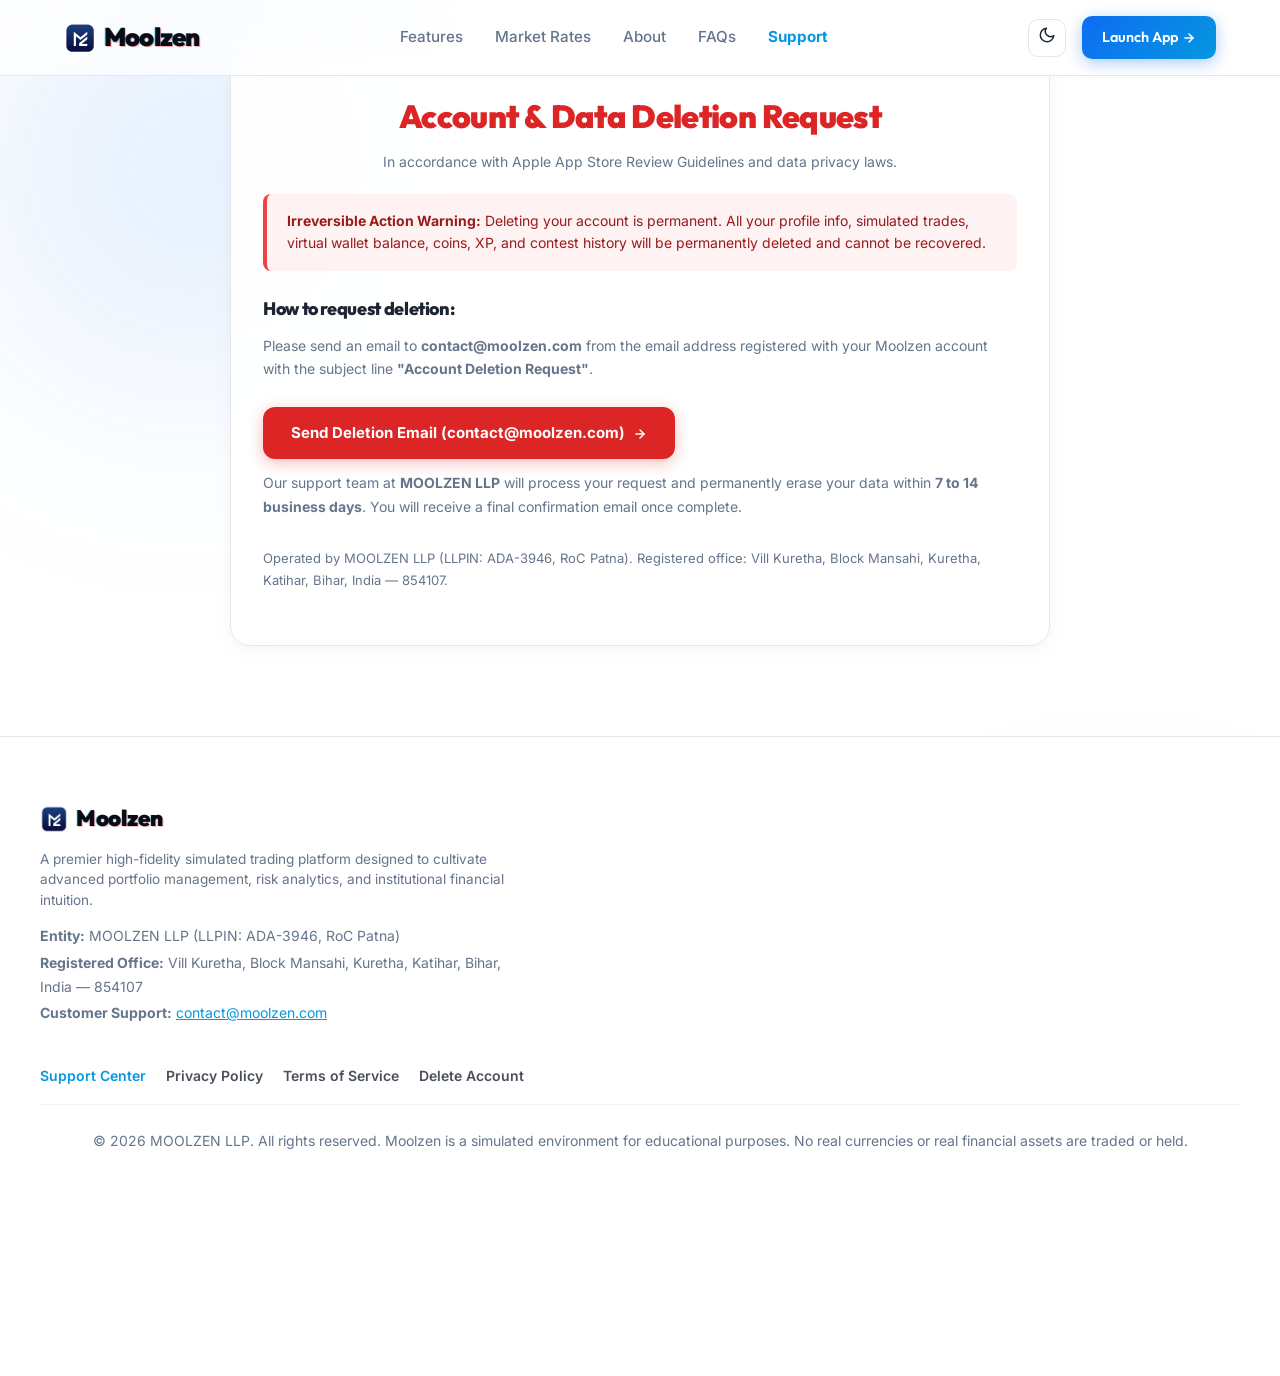
==== commit 85bd53f2: "feat: replace all emojis with fintech vector SVGs and app navigation tabs" ====
--- a/delete-account/index.html
+++ b/delete-account/index.html
@@ -87,11 +87,11 @@
 
       <div class="nav-actions">
         <button id="theme-toggle" class="theme-toggle-btn" aria-label="Toggle Theme">
-          <span class="sun-icon">☀️</span>
-          <span class="moon-icon">🌙</span>
+          <span class="sun-icon"><svg width="18" height="18" viewBox="0 0 24 24" fill="none" stroke="currentColor" stroke-width="2" stroke-linecap="round" stroke-linejoin="round"><circle cx="12" cy="12" r="5"></circle><line x1="12" y1="1" x2="12" y2="3"></line><line x1="12" y1="21" x2="12" y2="23"></line><line x1="4.22" y1="4.22" x2="5.64" y2="5.64"></line><line x1="18.36" y1="18.36" x2="19.78" y2="19.78"></line><line x1="1" y1="12" x2="3" y2="12"></line><line x1="21" y1="12" x2="23" y2="12"></line><line x1="4.22" y1="19.78" x2="5.64" y2="18.36"></line><line x1="18.36" y1="5.64" x2="19.78" y2="4.22"></line></svg></span>
+          <span class="moon-icon"><svg width="18" height="18" viewBox="0 0 24 24" fill="none" stroke="currentColor" stroke-width="2" stroke-linecap="round" stroke-linejoin="round"><path d="M21 12.79A9 9 0 1 1 11.21 3 7 7 0 0 0 21 12.79z"></path></svg></span>
         </button>
         <a href="https://app.moolzen.com" id="btn-launch-header" class="btn-navbar-glow">
-          Launch App 🚀
+          Launch App <svg style="display: inline-block; vertical-align: middle; margin-left: 4px;" width="14" height="14" viewBox="0 0 24 24" fill="none" stroke="currentColor" stroke-width="2.5" stroke-linecap="round" stroke-linejoin="round"><line x1="5" y1="12" x2="19" y2="12"></line><polyline points="12 5 19 12 12 19"></polyline></svg>
         </a>
         <button class="hamburger-btn" id="hamburger-menu" aria-label="Toggle Menu" aria-expanded="false">
           <span class="bar"></span>
@@ -117,7 +117,7 @@
       </p>
 
       <a href="mailto:contact@moolzen.com?subject=Account%20Deletion%20Request&body=Hello%20Moolzen%20LLP%20Support%2C%0A%0APlease%20permanently%20delete%20my%20account%20and%20associated%20data.%0A%0ARegistered%20Email%3A%20%0A%0AThank%20you." class="email-btn">
-        Send Deletion Email (contact@moolzen.com) ➔
+        Send Deletion Email (contact@moolzen.com) <svg style="display: inline-block; vertical-align: middle; margin-left: 4px;" width="14" height="14" viewBox="0 0 24 24" fill="none" stroke="currentColor" stroke-width="2.5" stroke-linecap="round" stroke-linejoin="round"><line x1="5" y1="12" x2="19" y2="12"></line><polyline points="12 5 19 12 12 19"></polyline></svg>
       </a>
 
       <p>
--- a/style.css
+++ b/style.css
@@ -3,7 +3,7 @@
 /* Font & Variable Definitions */
 :root {
   --font-sans: 'Inter', -apple-system, BlinkMacSystemFont, "Segoe UI", Roboto, sans-serif;
-  --font-display: 'Outfit', sans-serif;
+  --font-display: 'Plus Jakarta Sans', 'Outfit', sans-serif;
 
   /* Sleek Light Mode Palette (Zerodha Kite Style) */
   --bg-primary: 0 0% 100%;        /* #FFFFFF - Pure White */
@@ -226,10 +226,16 @@
   font-family: var(--font-display);
   font-size: 1.6rem;
   font-weight: 900;
-  background: linear-gradient(135deg, #1f2937 40%, #ea580c);
-  -webkit-background-clip: text;
-  -webkit-text-fill-color: transparent;
+  color: #080c16;
+  -webkit-text-fill-color: #080c16;
+  background: none;
   letter-spacing: -0.03em;
+  text-shadow: -1px 0 rgba(6, 182, 212, 0.45), 1px 1px rgba(239, 68, 68, 0.45);
+  transition: all 0.2s ease;
+}
+
+.logo-link:hover .logo-text {
+  text-shadow: -1.5px 0 rgba(6, 182, 212, 0.8), 1.5px 1px rgba(239, 68, 68, 0.8);
 }
 
 .nav-links {
@@ -394,12 +400,30 @@
   cursor: pointer;
   font-weight: 500;
   transition: all 0.2s ease;
+  display: flex;
+  align-items: center;
+  gap: 10px;
+}
+
+.sidebar-item svg {
+  flex-shrink: 0;
+  color: currentColor;
+  transition: transform 0.2s ease;
+}
+
+.sidebar-item:hover svg {
+  transform: scale(1.12);
 }
 
 .sidebar-item.active {
-  background: hsl(var(--accent-primary) / 0.1);
+  background: hsl(var(--accent-primary) / 0.12);
   color: hsl(var(--accent-primary));
   font-weight: 700;
+}
+
+.sidebar-item.active svg {
+  color: hsl(var(--accent-primary));
+  filter: drop-shadow(0 0 6px hsl(var(--accent-primary) / 0.45));
 }
 
 .mockup-content {
@@ -603,6 +627,17 @@
   font-size: 0.85rem;
 }
 
+.ticker-dot {
+  width: 8px;
+  height: 8px;
+  border-radius: 50%;
+  display: inline-block;
+}
+.ticker-dot.gold { background: #f59e0b; box-shadow: 0 0 6px rgba(245, 158, 11, 0.5); }
+.ticker-dot.silver { background: #94a3b8; box-shadow: 0 0 6px rgba(148, 163, 184, 0.5); }
+.ticker-dot.oil { background: #0284c7; box-shadow: 0 0 6px rgba(2, 132, 199, 0.5); }
+.ticker-dot.platinum { background: #a855f7; box-shadow: 0 0 6px rgba(168, 85, 247, 0.5); }
+
 .ticker-item strong {
   font-family: var(--font-display);
   font-weight: 700;
@@ -695,8 +730,23 @@
 }
 
 .card-icon {
-  font-size: 2.2rem;
+  width: 46px;
+  height: 46px;
+  border-radius: 12px;
+  display: inline-flex;
+  align-items: center;
+  justify-content: center;
   margin-bottom: 20px;
+  background: hsl(var(--bg-secondary));
+  border: 1px solid hsl(var(--card-border));
+  color: hsl(var(--accent-primary));
+  transition: all 0.2s ease;
+}
+
+.bento-card:hover .card-icon {
+  background: hsl(var(--accent-primary) / 0.1);
+  border-color: hsl(var(--accent-primary) / 0.3);
+  transform: scale(1.06);
 }
 
 .card-title {
@@ -1075,10 +1125,11 @@
   font-family: var(--font-display);
   font-size: 1.4rem;
   font-weight: 900;
-  color: hsl(var(--text-primary));
+  color: #080c16;
   letter-spacing: -0.02em;
   display: block;
   margin-bottom: 12px;
+  text-shadow: -1px 0 rgba(6, 182, 212, 0.35), 1px 1px rgba(239, 68, 68, 0.35);
 }
 
 .footer-desc {
@@ -1405,7 +1456,216 @@
 }
 
 .dark-theme .logo-text {
-  background: linear-gradient(135deg, #ffffff 40%, #ea580c) !important;
-  -webkit-background-clip: text !important;
-  -webkit-text-fill-color: transparent !important;
-}
+  color: #ffffff !important;
+  -webkit-text-fill-color: #ffffff !important;
+  background: none !important;
+  text-shadow: -1.5px 0 rgba(6, 182, 212, 0.8), 1.5px 0.5px rgba(239, 68, 68, 0.8) !important;
+}
+
+.dark-theme .footer-logo {
+  color: #ffffff !important;
+  text-shadow: -1.5px 0 rgba(6, 182, 212, 0.75), 1.5px 0.5px rgba(239, 68, 68, 0.75) !important;
+}
+
+/* --- COMMODITIES FEATURE STYLES --- */
+.mockup-segment-tabs {
+  display: flex;
+  gap: 8px;
+  margin-bottom: 16px;
+  background: hsl(var(--bg-secondary));
+  padding: 4px;
+  border-radius: 999px;
+  width: fit-content;
+  border: 1px solid hsl(var(--card-border));
+}
+
+.segment-tab {
+  padding: 6px 14px;
+  border-radius: 999px;
+  font-size: 12px;
+  font-weight: 700;
+  color: hsl(var(--text-muted));
+  cursor: pointer;
+  display: flex;
+  align-items: center;
+  gap: 6px;
+  transition: all 0.2s;
+}
+
+.segment-tab.active {
+  background: hsl(var(--bg-primary));
+  color: hsl(var(--text-primary));
+  box-shadow: 0 2px 8px rgba(0, 0, 0, 0.08);
+}
+
+.new-pill {
+  background: #ea580c;
+  color: #ffffff;
+  font-size: 9px;
+  font-weight: 800;
+  padding: 2px 6px;
+  border-radius: 999px;
+  letter-spacing: 0.05em;
+  text-transform: uppercase;
+}
+
+.mockup-sub-pills {
+  display: flex;
+  align-items: center;
+  gap: 10px;
+  margin-bottom: 16px;
+  flex-wrap: wrap;
+}
+
+.demo-balance-pill {
+  background: hsl(var(--bg-secondary));
+  border: 1px solid hsl(var(--card-border));
+  padding: 6px 12px;
+  border-radius: 999px;
+  font-size: 12px;
+  font-weight: 700;
+  color: hsl(var(--text-primary));
+  display: inline-flex;
+  align-items: center;
+  gap: 6px;
+}
+
+.demo-positions-pill {
+  background: rgba(22, 163, 74, 0.1);
+  border: 1px solid rgba(22, 163, 74, 0.25);
+  color: #16a34a;
+  padding: 6px 12px;
+  border-radius: 999px;
+  font-size: 12px;
+  font-weight: 700;
+  display: inline-flex;
+  align-items: center;
+  gap: 6px;
+}
+
+.commodity-showcase-box {
+  background: hsl(var(--bg-secondary));
+  border: 1px solid hsl(var(--card-border));
+  border-radius: 18px;
+  padding: 20px;
+  margin-top: 16px;
+}
+
+.commodity-category-pills {
+  display: flex;
+  gap: 8px;
+  margin-bottom: 16px;
+  overflow-x: auto;
+  padding-bottom: 4px;
+}
+
+.cat-pill {
+  padding: 6px 14px;
+  border-radius: 999px;
+  font-size: 12px;
+  font-weight: 700;
+  color: hsl(var(--text-muted));
+  background: hsl(var(--bg-primary));
+  border: 1px solid hsl(var(--card-border));
+  white-space: nowrap;
+}
+
+.cat-pill.active {
+  background: hsl(var(--text-primary));
+  color: hsl(var(--bg-primary));
+  border-color: hsl(var(--text-primary));
+}
+
+.commodity-list {
+  display: flex;
+  flex-direction: column;
+  gap: 10px;
+}
+
+.commodity-row {
+  display: flex;
+  align-items: center;
+  justify-content: space-between;
+  padding: 10px 14px;
+  background: hsl(var(--card-bg));
+  border: 1px solid hsl(var(--card-border));
+  border-radius: 12px;
+  transition: transform 0.15s ease;
+}
+
+.commodity-row:hover {
+  transform: translateX(3px);
+}
+
+.commodity-left {
+  display: flex;
+  align-items: center;
+  gap: 12px;
+}
+
+.asset-avatar {
+  width: 38px;
+  height: 38px;
+  border-radius: 50%;
+  display: flex;
+  align-items: center;
+  justify-content: center;
+  font-weight: 800;
+  font-size: 14px;
+}
+
+.asset-avatar.gold {
+  background: linear-gradient(135deg, #f59e0b, #d97706);
+  color: #ffffff;
+  box-shadow: 0 2px 10px rgba(245, 158, 11, 0.35);
+}
+
+.asset-avatar.silver {
+  background: linear-gradient(135deg, #e2e8f0, #94a3b8);
+  color: #0f172a;
+  box-shadow: 0 2px 10px rgba(148, 163, 184, 0.35);
+}
+
+.asset-avatar.platinum {
+  background: linear-gradient(135deg, #f1f5f9, #cbd5e1);
+  color: #0f172a;
+  box-shadow: 0 2px 10px rgba(203, 213, 225, 0.35);
+}
+
+.asset-avatar.palladium {
+  background: linear-gradient(135deg, #334155, #1e293b);
+  color: #ffffff;
+  box-shadow: 0 2px 10px rgba(51, 65, 85, 0.35);
+}
+
+.commodity-meta strong {
+  display: block;
+  font-size: 14px;
+  font-weight: 800;
+  color: hsl(var(--text-primary));
+}
+
+.commodity-meta span {
+  font-size: 11px;
+  color: hsl(var(--text-muted));
+}
+
+.commodity-right {
+  text-align: right;
+}
+
+.commodity-price {
+  font-size: 15px;
+  font-weight: 800;
+  color: hsl(var(--text-primary));
+  font-family: var(--font-display);
+}
+
+.commodity-change {
+  font-size: 11px;
+  font-weight: 700;
+  margin-top: 2px;
+}
+
+.commodity-change.up { color: #16a34a; }
+.commodity-change.down { color: #dc2626; }
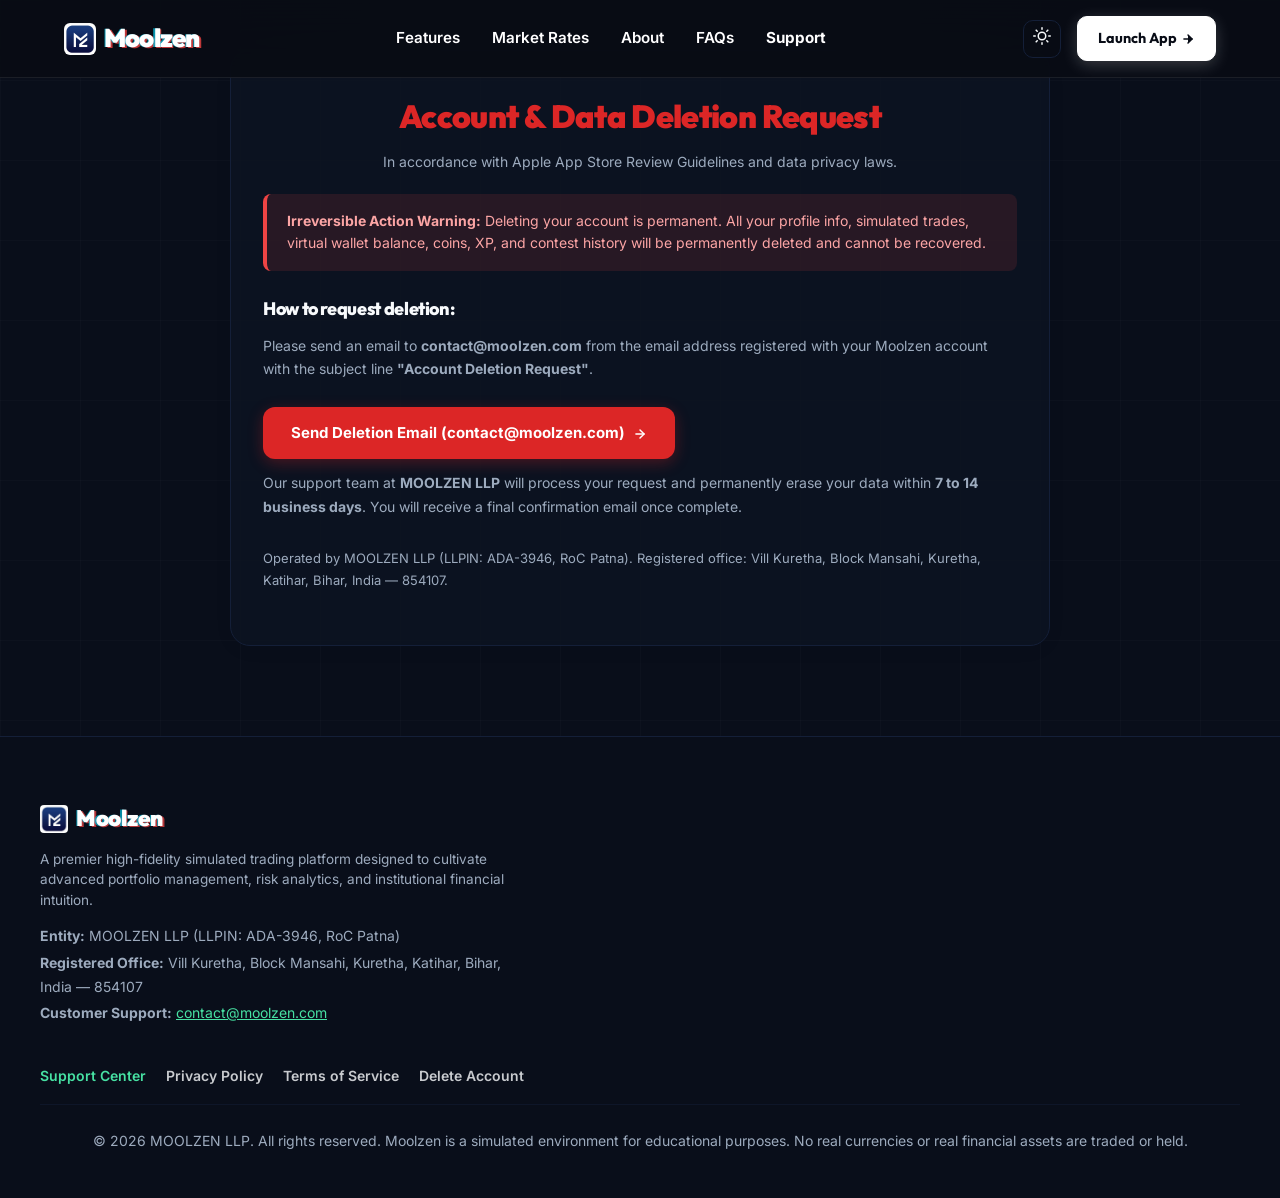
==== commit 76e79847: "feat: page-specific background strategy with hero dynamic variant, alternating subtle features bento" ====
--- a/delete-account/index.html
+++ b/delete-account/index.html
@@ -1,4 +1,3 @@
-<!-- Theme-adaptive Account Deletion page matching light mode -->
 <!DOCTYPE html>
 <html lang="en">
 <head>
@@ -9,7 +8,7 @@
   <link rel="preconnect" href="https://fonts.googleapis.com">
   <link rel="preconnect" href="https://fonts.gstatic.com" crossorigin>
   <link href="https://fonts.googleapis.com/css2?family=Inter:wght@400;500;600;700&family=Outfit:wght@500;600;700;800;900&display=swap" rel="stylesheet">
-  <link rel="stylesheet" href="/style.css">
+  <link rel="stylesheet" href="/style.css?v=8.0">
   <style>
     body {
       background-color: hsl(var(--bg-primary));
@@ -63,11 +62,7 @@
     .email-btn:hover { opacity: 0.9; }
   </style>
 </head>
-<body>
-
-  <!-- Glow Background Accents -->
-  <div class="glow-accent-1" aria-hidden="true"></div>
-  <div class="glow-accent-2" aria-hidden="true"></div>
+<body class="dark-theme bg-variant-static">
 
   <!-- Header Section -->
   <header class="navbar-header" id="navbar">
@@ -157,6 +152,6 @@
     </div>
   </footer>
 
-  <script src="/app.js"></script>
+  <script src="/app.js?v=8.0"></script>
 </body>
 </html>
--- a/style.css
+++ b/style.css
@@ -1,40 +1,56 @@
 /* --- MOOLZEN MARKETING SYSTEM STYLES --- */
 
 /* Font & Variable Definitions */
+/* Font & Variable Definitions - DEFAULT DARK THEME */
 :root {
   --font-sans: 'Inter', -apple-system, BlinkMacSystemFont, "Segoe UI", Roboto, sans-serif;
   --font-display: 'Plus Jakarta Sans', 'Outfit', sans-serif;
 
-  /* Sleek Light Mode Palette (Zerodha Kite Style) */
-  --bg-primary: 0 0% 100%;        /* #FFFFFF - Pure White */
-  --bg-secondary: 0 0% 98%;       /* #FAFAFA - Crisp Off-White */
-  --bg-tertiary: 0 0% 95%;        /* #F1F1F1 - Light Neutral */
+  /* Default Dark Mode (Moolzen Obsidian & Emerald) */
+  --bg-primary: 222 47% 7%;        /* #080C14 - Deep Obsidian Slate */
+  --bg-secondary: 222 47% 4%;       /* #030712 - Rich Void Slate */
+  --bg-tertiary: 222 47% 3%;        /* #02050D - Ultra Dark */
+  --card-bg: 222 47% 9% / 0.85;     /* Semi-transparent Glass */
+  --card-border: 222 47% 15%;      /* Subtle Slate Border */
+  
+  /* Vibrant Accents */
+  --accent-primary: 158 85% 42%;   /* Emerald Green */
+  --accent-cyan: 156 72% 58%;      /* Mint */
+  --accent-pink: 12 90% 52%;
+  --accent-green: 142 70% 40%;
+  --accent-yellow: 35 90% 50%;
+
+  /* Text Colors */
+  --text-primary: 210 40% 98%;    /* Crisp White Text */
+  --text-muted: 215 20% 68%;      /* Muted Slate Text */
+}
+
+/* Optional Light Mode Override (Opt-in only via .light-theme) */
+.light-theme {
+  --bg-primary: 0 0% 100%;        /* #FFFFFF */
+  --bg-secondary: 0 0% 98%;       /* #FAFAFA */
+  --bg-tertiary: 0 0% 95%;        /* #F1F1F1 */
   --card-bg: 0 0% 100% / 0.95;
-  --card-border: 0 0% 90%;        /* #E5E5E5 - Soft Gray Border */
+  --card-border: 0 0% 90%;
   
-  /* Vibrant Accents matching Kite/Zerodha Style */
-  --accent-primary: 215 90% 50%;   /* #1E40AF - Kite Blue */
-  --accent-cyan: 200 95% 45%;      /* #0284C7 - Bright Blue */
-  --accent-pink: 12 90% 52%;       /* #EA580C - Kite Orange-Red */
-  --accent-green: 142 70% 40%;     /* #16A34A - Growth Green */
-  --accent-yellow: 35 90% 50%;     /* #F59E0B - Gold Accent */
-
-  /* Text Colors */
-  --text-primary: 215 25% 15%;     /* #1F2937 - Deep Charcoal Text */
-  --text-muted: 215 16% 47%;       /* #4B5563 - Cool Grey Muted Text */
-}
-
-/* Sleek Dark Mode Overrides (matching app) */
+  --accent-primary: 215 90% 50%;
+  --accent-cyan: 200 95% 45%;
+  --accent-pink: 12 90% 52%;
+  --accent-green: 142 70% 40%;
+  --accent-yellow: 35 90% 50%;
+
+  --text-primary: 215 25% 15%;
+  --text-muted: 215 16% 47%;
+}
+
 .dark-theme {
-  --bg-primary: 222 47% 11%;      /* #0F172A - Deep Slate Blue */
-  --bg-secondary: 222 47% 6%;     /* #020617 - Darker Slate */
-  --bg-tertiary: 222 47% 4%;      /* Extra Dark Slate */
-  --card-bg: 222 47% 13% / 0.95;  /* Dark card background */
-  --card-border: 222 47% 18%;     /* Darker border */
-
-  /* Text Colors */
-  --text-primary: 210 40% 98%;    /* Near white text */
-  --text-muted: 215 20% 65%;      /* Muted text */
+  --bg-primary: 222 47% 7%;
+  --bg-secondary: 222 47% 4%;
+  --bg-tertiary: 222 47% 3%;
+  --card-bg: 222 47% 9% / 0.85;
+  --card-border: 222 47% 15%;
+  --text-primary: 210 40% 98%;
+  --text-muted: 215 20% 68%;
 }
 
 /* Base resets & layouts */
@@ -56,6 +72,7 @@
   color: hsl(var(--text-primary));
   line-height: 1.6;
   position: relative;
+  min-height: 100vh;
 }
 
 /* Premium scrollbar */
@@ -71,32 +88,182 @@
   border: 2px solid hsl(var(--bg-primary));
 }
 ::-webkit-scrollbar-thumb:hover {
-  background: hsl(var(--accent-primary) / 0.6);
-}
-
-/* Background Gradients */
-.glow-accent-1 {
+  background: rgba(16, 185, 129, 0.5);
+}
+
+/* ========================================================
+   PAGE-SPECIFIC BACKGROUND ARCHITECTURE
+   - Variant A: Dynamic (Homepage Hero & Main Showcase)
+   - Variant B: Subtle / Alternating (Features & Portfolio Bento Grid)
+   - Variant C: Static (FAQs, Learning, Support, Legal & Policy Pages)
+   ======================================================== */
+
+/* --- VARIANT A: DYNAMIC HERO BACKDROP --- */
+.moolzen-dynamic-bg,
+.moolzen-bg-dynamic {
   position: absolute;
-  top: -150px;
-  left: -10%;
-  width: 50vw;
-  height: 50vw;
-  background: radial-gradient(circle, hsl(var(--accent-primary) / 0.15) 0%, transparent 70%);
-  z-index: -1;
+  top: 0;
+  left: 0;
+  width: 100%;
+  height: 1250px;
+  max-height: 140vh;
+  pointer-events: none !important;
+  z-index: 0;
+  overflow: hidden;
+  background-color: transparent;
+  mask-image: linear-gradient(to bottom, rgba(0,0,0,1) 0%, rgba(0,0,0,1) 68%, rgba(0,0,0,0) 100%);
+  -webkit-mask-image: linear-gradient(to bottom, rgba(0,0,0,1) 0%, rgba(0,0,0,1) 68%, rgba(0,0,0,0) 100%);
+}
+
+/* --- VARIANT C: STATIC HIGH-READABILITY BACKGROUND --- */
+body.bg-variant-static,
+.bg-variant-static {
+  background-color: hsl(var(--bg-primary)) !important;
+  background-image: 
+    radial-gradient(ellipse 80% 50% at 50% -20%, rgba(16, 185, 129, 0.05), transparent 70%),
+    linear-gradient(to right, rgba(255, 255, 255, 0.015) 1px, transparent 1px),
+    linear-gradient(to bottom, rgba(255, 255, 255, 0.015) 1px, transparent 1px) !important;
+  background-size: 100% 100%, 80px 80px, 80px 80px !important;
+  background-attachment: fixed !important;
+}
+
+body.bg-variant-static .glow-accent-1,
+body.bg-variant-static .glow-accent-2,
+body.bg-variant-static .moolzen-dynamic-bg {
+  display: none !important;
+}
+
+/* 1. Fluid Ambient Gradient Orbs (Scoped to Hero) */
+.bg-orb {
+  position: absolute;
+  border-radius: 50%;
+  filter: blur(120px);
+  opacity: 0.22;
+  will-change: transform, opacity;
   pointer-events: none;
-  filter: blur(100px);
-}
-
-.glow-accent-2 {
+}
+
+.dark-theme .bg-orb {
+  opacity: 0.28;
+}
+
+/* Primary Emerald Aura in upper hero zone */
+.bg-orb-1 {
+  top: -15%;
+  left: 5%;
+  width: 65vw;
+  height: 65vw;
+  max-width: 900px;
+  max-height: 900px;
+  background: radial-gradient(circle, rgba(16, 185, 129, 0.45) 0%, rgba(5, 150, 105, 0.2) 45%, transparent 70%);
+  animation: floatOrb1 28s ease-in-out infinite alternate;
+}
+
+/* Fresh Mint Aura drifting mid-screen */
+.bg-orb-2 {
+  top: 35%;
+  right: -10%;
+  width: 55vw;
+  height: 55vw;
+  max-width: 800px;
+  max-height: 800px;
+  background: radial-gradient(circle, rgba(52, 211, 153, 0.35) 0%, rgba(14, 165, 233, 0.15) 50%, transparent 70%);
+  animation: floatOrb2 36s ease-in-out infinite alternate;
+}
+
+/* Soft Lime & Deep Emerald Aura in lower section */
+.bg-orb-3 {
+  bottom: -20%;
+  left: 20%;
+  width: 70vw;
+  height: 70vw;
+  max-width: 950px;
+  max-height: 950px;
+  background: radial-gradient(circle, rgba(132, 204, 22, 0.25) 0%, rgba(16, 185, 129, 0.2) 45%, transparent 70%);
+  animation: floatOrb3 42s ease-in-out infinite alternate;
+}
+
+/* Interactive Cursor Ambient Follow Aura */
+.bg-orb-cursor {
   position: absolute;
-  top: 800px;
-  right: -10%;
-  width: 45vw;
-  height: 45vw;
-  background: radial-gradient(circle, hsl(var(--accent-cyan) / 0.1) 0%, transparent 70%);
-  z-index: -1;
+  top: 0;
+  left: 0;
+  width: 650px;
+  height: 650px;
+  margin-top: -325px;
+  margin-left: -325px;
+  border-radius: 50%;
+  background: radial-gradient(circle, rgba(16, 185, 129, 0.18) 0%, rgba(52, 211, 153, 0.08) 35%, transparent 70%);
+  filter: blur(80px);
   pointer-events: none;
-  filter: blur(100px);
+  opacity: 0;
+  transition: opacity 0.6s ease;
+  will-change: transform;
+}
+
+.bg-orb-cursor.active {
+  opacity: 1;
+}
+
+/* Keyframes for organic drifting fluid motion */
+@keyframes floatOrb1 {
+  0% { transform: translate3d(0, 0, 0) scale(1); }
+  50% { transform: translate3d(8%, 12%, 0) scale(1.1); }
+  100% { transform: translate3d(-6%, 6%, 0) scale(0.95); }
+}
+
+@keyframes floatOrb2 {
+  0% { transform: translate3d(0, 0, 0) scale(1); }
+  50% { transform: translate3d(-10%, -8%, 0) scale(1.08); }
+  100% { transform: translate3d(5%, 10%, 0) scale(0.92); }
+}
+
+@keyframes floatOrb3 {
+  0% { transform: translate3d(0, 0, 0) scale(1); }
+  50% { transform: translate3d(10%, -10%, 0) scale(1.05); }
+  100% { transform: translate3d(-8%, -5%, 0) scale(0.98); }
+}
+
+/* 2. Precision Financial Matrix Grid */
+.bg-market-grid {
+  position: absolute;
+  inset: 0;
+  background-image: 
+    linear-gradient(to right, rgba(255, 255, 255, 0.025) 1px, transparent 1px),
+    linear-gradient(to bottom, rgba(255, 255, 255, 0.025) 1px, transparent 1px);
+  background-size: 80px 80px;
+  mask-image: radial-gradient(ellipse 90% 80% at 50% 35%, black 20%, transparent 85%);
+  -webkit-mask-image: radial-gradient(ellipse 90% 80% at 50% 35%, black 20%, transparent 85%);
+  opacity: 0.9;
+  pointer-events: none;
+}
+
+body:not(.dark-theme) .bg-market-grid {
+  background-image: 
+    linear-gradient(to right, rgba(16, 185, 129, 0.04) 1px, transparent 1px),
+    linear-gradient(to bottom, rgba(16, 185, 129, 0.04) 1px, transparent 1px);
+}
+
+/* 3. Dynamic Financial Curves & Visualizations Canvas */
+.bg-market-canvas {
+  position: absolute;
+  top: 0;
+  left: 0;
+  width: 100%;
+  height: 100%;
+  pointer-events: none;
+}
+
+/* 4. Vignette for contrast and seamless section blending */
+.bg-depth-vignette {
+  position: absolute;
+  inset: 0;
+  background: radial-gradient(circle at center, transparent 40%, rgba(2, 6, 23, 0.45) 100%);
+  pointer-events: none;
+}
+
+body:not(.dark-theme) .bg-depth-vignette {
+  background: radial-gradient(circle at center, transparent 40%, rgba(248, 250, 252, 0.45) 100%);
 }
 
 /* Typography styles */
@@ -112,41 +279,48 @@
 }
 
 .gradient-text {
-  background: linear-gradient(135deg, hsl(var(--accent-primary)), hsl(var(--accent-cyan)));
+  background: linear-gradient(135deg, #10b981 0%, #34d399 45%, #38bdf8 100%);
   -webkit-background-clip: text;
   -webkit-text-fill-color: transparent;
 }
 
 /* Button aesthetics */
 .btn-navbar-glow {
-  background: linear-gradient(135deg, hsl(var(--accent-primary)), hsl(var(--accent-cyan)));
-  color: #fff;
+  background: #ffffff !important;
+  color: #080c16 !important;
   text-decoration: none;
   font-family: var(--font-display);
-  font-weight: 600;
+  font-weight: 700;
   font-size: 0.9rem;
   padding: 10px 20px;
   border-radius: 10px;
-  border: none;
+  border: 1px solid #ffffff !important;
   cursor: pointer;
   transition: all 0.25s ease;
-  box-shadow: 0 4px 15px hsl(var(--accent-primary) / 0.35);
+  box-shadow: 0 4px 16px rgba(255, 255, 255, 0.2) !important;
   display: inline-flex;
   align-items: center;
 }
 
+.btn-navbar-glow svg {
+  color: #080c16 !important;
+  fill: currentColor;
+}
+
 .btn-navbar-glow:hover {
+  background: #f1f5f9 !important;
+  border-color: #e2e8f0 !important;
+  color: #000000 !important;
   transform: translateY(-1px);
-  box-shadow: 0 6px 20px hsl(var(--accent-primary) / 0.5);
-  filter: brightness(1.1);
+  box-shadow: 0 6px 22px rgba(255, 255, 255, 0.3) !important;
 }
 
 .btn-primary-glow {
-  background: linear-gradient(135deg, hsl(var(--accent-primary)), hsl(var(--accent-pink)));
-  color: #fff;
+  background: #ffffff !important;
+  color: #080c16 !important;
   text-decoration: none;
   font-family: var(--font-display);
-  font-weight: 600;
+  font-weight: 700;
   font-size: 1.05rem;
   padding: 14px 28px;
   border-radius: 12px;
@@ -154,33 +328,54 @@
   align-items: center;
   gap: 8px;
   transition: all 0.25s cubic-bezier(0.4, 0, 0.2, 1);
-  box-shadow: 0 4px 20px hsl(var(--accent-primary) / 0.4);
+  box-shadow: 0 4px 16px rgba(255, 255, 255, 0.18) !important;
+  border: 1px solid #ffffff !important;
+}
+
+.btn-primary-glow svg {
+  color: #080c16 !important;
+  fill: currentColor;
 }
 
 .btn-primary-glow:hover {
+  background: #f1f5f9 !important;
+  border-color: #e2e8f0 !important;
+  color: #000000 !important;
   transform: translateY(-2px);
-  box-shadow: 0 8px 30px hsl(var(--accent-primary) / 0.6), 0 0 15px hsl(var(--accent-pink) / 0.3);
-  filter: brightness(1.08);
-}
-
+  box-shadow: 0 8px 24px rgba(255, 255, 255, 0.28) !important;
+}
+
+.btn-card-white,
 .btn-secondary-outline {
-  color: hsl(var(--text-primary));
+  color: #080c16 !important;
   text-decoration: none;
-  background: hsl(var(--bg-secondary) / 0.5);
-  border: 1px solid hsl(var(--card-border));
+  background: #ffffff !important;
+  border: 1px solid #ffffff !important;
   font-family: var(--font-display);
-  font-weight: 600;
+  font-weight: 700;
   font-size: 1.05rem;
   padding: 14px 28px;
   border-radius: 12px;
   display: inline-flex;
   align-items: center;
+  gap: 8px;
   transition: all 0.2s ease;
-}
-
+  box-shadow: 0 4px 16px rgba(255, 255, 255, 0.18);
+}
+
+.btn-card-white svg,
+.btn-secondary-outline svg {
+  color: #080c16 !important;
+  fill: currentColor;
+}
+
+.btn-card-white:hover,
 .btn-secondary-outline:hover {
-  background: hsl(var(--bg-secondary) / 0.9);
-  border-color: hsl(var(--accent-primary) / 0.5);
+  background: #f1f5f9 !important;
+  border-color: #e2e8f0 !important;
+  color: #000000 !important;
+  transform: translateY(-2px);
+  box-shadow: 0 6px 22px rgba(255, 255, 255, 0.28);
 }
 
 /* Header & Navbar navigation */
@@ -189,18 +384,19 @@
   top: 0;
   left: 0;
   width: 100%;
-  background: hsl(var(--bg-primary) / 0.7);
+  background: rgba(8, 12, 20, 0.88);
   backdrop-filter: blur(20px);
   -webkit-backdrop-filter: blur(20px);
-  border-bottom: 1px solid hsl(var(--card-border));
+  border-bottom: 1px solid rgba(255, 255, 255, 0.08);
   z-index: 1000;
   transition: all 0.3s ease;
 }
 
 .navbar-header.scrolled {
   padding: 6px 0;
-  background: hsl(var(--bg-primary) / 0.85);
-  box-shadow: 0 4px 30px rgba(0, 0, 0, 0.3);
+  background: rgba(8, 12, 20, 0.96);
+  box-shadow: 0 4px 30px rgba(0, 0, 0, 0.5);
+  border-bottom-color: rgba(16, 185, 129, 0.2);
 }
 
 .navbar-container {
@@ -226,16 +422,16 @@
   font-family: var(--font-display);
   font-size: 1.6rem;
   font-weight: 900;
-  color: #080c16;
-  -webkit-text-fill-color: #080c16;
+  color: #ffffff !important;
+  -webkit-text-fill-color: #ffffff !important;
   background: none;
   letter-spacing: -0.03em;
-  text-shadow: -1px 0 rgba(6, 182, 212, 0.45), 1px 1px rgba(239, 68, 68, 0.45);
+  text-shadow: 0 0 20px rgba(16, 185, 129, 0.35);
   transition: all 0.2s ease;
 }
 
 .logo-link:hover .logo-text {
-  text-shadow: -1.5px 0 rgba(6, 182, 212, 0.8), 1.5px 1px rgba(239, 68, 68, 0.8);
+  text-shadow: 0 0 25px rgba(52, 211, 153, 0.6);
 }
 
 .nav-links {
@@ -244,15 +440,36 @@
 }
 
 .nav-link {
-  color: hsl(var(--text-muted));
+  color: #ffffff !important;
   text-decoration: none;
   font-size: 0.95rem;
-  font-weight: 500;
-  transition: color 0.2s ease;
+  font-weight: 600;
+  transition: all 0.2s ease;
 }
 
 .nav-link:hover {
-  color: hsl(var(--accent-pink));
+  color: #34d399 !important;
+  opacity: 1;
+}
+
+/* Light Theme Overrides (when explicitly toggled) */
+.light-theme .navbar-header {
+  background: rgba(255, 255, 255, 0.92);
+  border-bottom: 1px solid rgba(0, 0, 0, 0.08);
+}
+
+.light-theme .logo-text {
+  color: #080c16 !important;
+  -webkit-text-fill-color: #080c16 !important;
+  text-shadow: none !important;
+}
+
+.light-theme .nav-link {
+  color: #0f172a !important;
+}
+
+.light-theme .nav-link:hover {
+  color: #059669 !important;
 }
 
 .hamburger-btn {
@@ -277,6 +494,8 @@
   padding: 160px 24px 80px 24px;
   display: flex;
   justify-content: center;
+  position: relative;
+  z-index: 1;
 }
 
 .hero-container {
@@ -289,17 +508,20 @@
 }
 
 .hero-badge {
-  background: hsl(var(--accent-primary) / 0.1);
-  border: 1px solid hsl(var(--accent-primary) / 0.25);
-  color: hsl(var(--accent-primary));
+  background: rgba(16, 185, 129, 0.12);
+  border: 1px solid rgba(52, 211, 153, 0.35);
+  color: #34d399;
   font-size: 0.85rem;
   font-weight: 700;
-  padding: 6px 16px;
+  padding: 6px 18px;
   border-radius: 99px;
   margin-bottom: 24px;
   display: inline-flex;
   align-items: center;
-  gap: 6px;
+  gap: 8px;
+  box-shadow: 0 0 25px rgba(16, 185, 129, 0.18);
+  backdrop-filter: blur(12px);
+  -webkit-backdrop-filter: blur(12px);
 }
 
 .hero-title {
@@ -325,11 +547,19 @@
 /* Glassmorphism Interactive Mockup showcase card styles */
 .mockup-showcase-container {
   width: 100%;
-  max-width: 800px;
-  background: radial-gradient(circle at top left, hsl(var(--accent-primary) / 0.15) 0%, transparent 60%);
+  max-width: 820px;
+  background: radial-gradient(circle at top center, rgba(16, 185, 129, 0.28) 0%, rgba(52, 211, 153, 0.08) 50%, transparent 75%);
   padding: 1px;
   border-radius: 24px;
   margin: 20px auto 0 auto;
+  box-shadow: 0 24px 60px -15px rgba(0, 0, 0, 0.6), 0 0 50px -10px rgba(16, 185, 129, 0.2);
+  position: relative;
+  transition: transform 0.4s ease, box-shadow 0.4s ease;
+}
+
+.mockup-showcase-container:hover {
+  transform: translateY(-4px);
+  box-shadow: 0 30px 70px -15px rgba(0, 0, 0, 0.7), 0 0 65px -8px rgba(16, 185, 129, 0.3);
 }
 
 .glass-mockup {
@@ -601,11 +831,15 @@
 /* Stock Sliding Ticker Section */
 .ticker-section {
   width: 100%;
-  background: hsl(var(--bg-secondary));
-  border-top: 1px solid hsl(var(--card-border));
-  border-bottom: 1px solid hsl(var(--card-border));
+  background: hsl(var(--bg-secondary) / 0.75);
+  backdrop-filter: blur(16px);
+  -webkit-backdrop-filter: blur(16px);
+  border-top: 1px solid rgba(255, 255, 255, 0.06);
+  border-bottom: 1px solid rgba(255, 255, 255, 0.06);
   padding: 14px 0;
   overflow: hidden;
+  position: relative;
+  z-index: 1;
 }
 
 .ticker-wrapper {
@@ -665,6 +899,8 @@
   padding: 100px 24px;
   display: flex;
   justify-content: center;
+  position: relative;
+  z-index: 1;
 }
 
 .features-container {
@@ -727,6 +963,42 @@
   border-color: hsl(var(--accent-primary) / 0.35);
   box-shadow: 0 15px 40px rgba(0, 0, 0, 0.3), 0 0 15px hsl(var(--accent-primary) / 0.1);
   transform: translateY(-2px);
+}
+
+/* --- VARIANT B: ALTERNATING FEATURES BENTO TREATMENTS --- */
+#feat-capital {
+  border-top: 2px solid rgba(16, 185, 129, 0.6);
+  background: radial-gradient(circle at top right, rgba(16, 185, 129, 0.06), transparent 70%), hsl(var(--card-bg));
+}
+
+#feat-learn {
+  border-top: 2px solid rgba(52, 211, 153, 0.6);
+  background: radial-gradient(circle at top left, rgba(52, 211, 153, 0.05), transparent 70%), hsl(var(--card-bg));
+}
+
+#feat-rivals {
+  border-top: 2px solid rgba(245, 158, 11, 0.6);
+  background: radial-gradient(circle at top right, rgba(245, 158, 11, 0.05), transparent 70%), hsl(var(--card-bg));
+}
+
+#feat-commodities {
+  border-top: 2px solid rgba(234, 88, 12, 0.6);
+  background: radial-gradient(circle at top left, rgba(234, 88, 12, 0.06), transparent 70%), hsl(var(--card-bg));
+}
+
+#feat-feedback {
+  border-top: 2px solid rgba(249, 115, 22, 0.6);
+  background: radial-gradient(circle at top right, rgba(249, 115, 22, 0.05), transparent 70%), hsl(var(--card-bg));
+}
+
+#feat-marketsync {
+  border-top: 2px solid rgba(14, 165, 233, 0.6);
+  background: radial-gradient(circle at top left, rgba(14, 165, 233, 0.05), transparent 70%), hsl(var(--card-bg));
+}
+
+#feat-referral {
+  border-top: 2px solid rgba(16, 185, 129, 0.6);
+  background: radial-gradient(circle at top right, rgba(16, 185, 129, 0.06), transparent 70%), hsl(var(--card-bg));
 }
 
 .card-icon {
@@ -919,6 +1191,8 @@
   display: flex;
   justify-content: center;
   background: linear-gradient(180deg, transparent, hsl(var(--bg-secondary) / 0.4), transparent);
+  position: relative;
+  z-index: 1;
 }
 
 .about-container {
@@ -956,8 +1230,8 @@
   font-family: var(--font-display);
   font-size: 3rem;
   font-weight: 900;
-  color: hsl(var(--accent-primary));
-  background: linear-gradient(135deg, hsl(var(--accent-primary)), hsl(var(--accent-pink)));
+  color: #10b981;
+  background: linear-gradient(135deg, #10b981, #34d399, #38bdf8);
   -webkit-background-clip: text;
   -webkit-text-fill-color: transparent;
 }
@@ -975,6 +1249,8 @@
   padding: 80px 24px;
   display: flex;
   justify-content: center;
+  position: relative;
+  z-index: 1;
 }
 
 .faqs-container {
@@ -1045,20 +1321,21 @@
   display: flex;
   justify-content: center;
   position: relative;
+  z-index: 1;
 }
 
 .cta-card {
   width: 100%;
   max-width: 1000px;
-  background: linear-gradient(135deg, hsl(var(--bg-secondary)), hsl(var(--bg-tertiary)));
-  border: 1px solid hsl(var(--card-border));
+  background: radial-gradient(circle at top center, rgba(16, 185, 129, 0.15) 0%, hsl(var(--bg-secondary) / 0.85) 60%), hsl(var(--bg-tertiary));
+  border: 1px solid rgba(52, 211, 153, 0.2);
   border-radius: 36px;
   padding: 64px 32px;
   text-align: center;
   display: flex;
   flex-direction: column;
   align-items: center;
-  box-shadow: 0 20px 40px rgba(0, 0, 0, 0.05);
+  box-shadow: 0 20px 50px rgba(0, 0, 0, 0.4), 0 0 40px rgba(16, 185, 129, 0.1);
   position: relative;
   overflow: hidden;
 }
@@ -1439,20 +1716,22 @@
   transform: scale(0.95);
 }
 
+/* By default (Dark Mode) show sun icon */
 .theme-toggle-btn .sun-icon {
+  display: inline;
+}
+
+.theme-toggle-btn .moon-icon {
   display: none;
 }
 
-.theme-toggle-btn .moon-icon {
+/* In Light Theme show moon icon */
+.light-theme .theme-toggle-btn .sun-icon {
+  display: none;
+}
+
+.light-theme .theme-toggle-btn .moon-icon {
   display: inline;
-}
-
-.dark-theme .theme-toggle-btn .sun-icon {
-  display: inline;
-}
-
-.dark-theme .theme-toggle-btn .moon-icon {
-  display: none;
 }
 
 .dark-theme .logo-text {
@@ -1669,3 +1948,41 @@
 
 .commodity-change.up { color: #16a34a; }
 .commodity-change.down { color: #dc2626; }
+
+/* Accessibility & Reduced Motion Support */
+@media (prefers-reduced-motion: reduce) {
+  .bg-orb {
+    animation: none !important;
+  }
+  .bg-orb-cursor {
+    display: none !important;
+  }
+  .ticker-content {
+    animation-play-state: paused;
+  }
+}
+
+/* Mobile Background Optimization */
+@media (max-width: 768px) {
+  .bg-orb-cursor {
+    display: none !important;
+  }
+  .bg-orb-1 {
+    width: 90vw;
+    height: 90vw;
+    filter: blur(80px);
+  }
+  .bg-orb-2 {
+    width: 80vw;
+    height: 80vw;
+    filter: blur(80px);
+  }
+  .bg-orb-3 {
+    width: 85vw;
+    height: 85vw;
+    filter: blur(80px);
+  }
+  .bg-market-grid {
+    background-size: 50px 50px;
+  }
+}
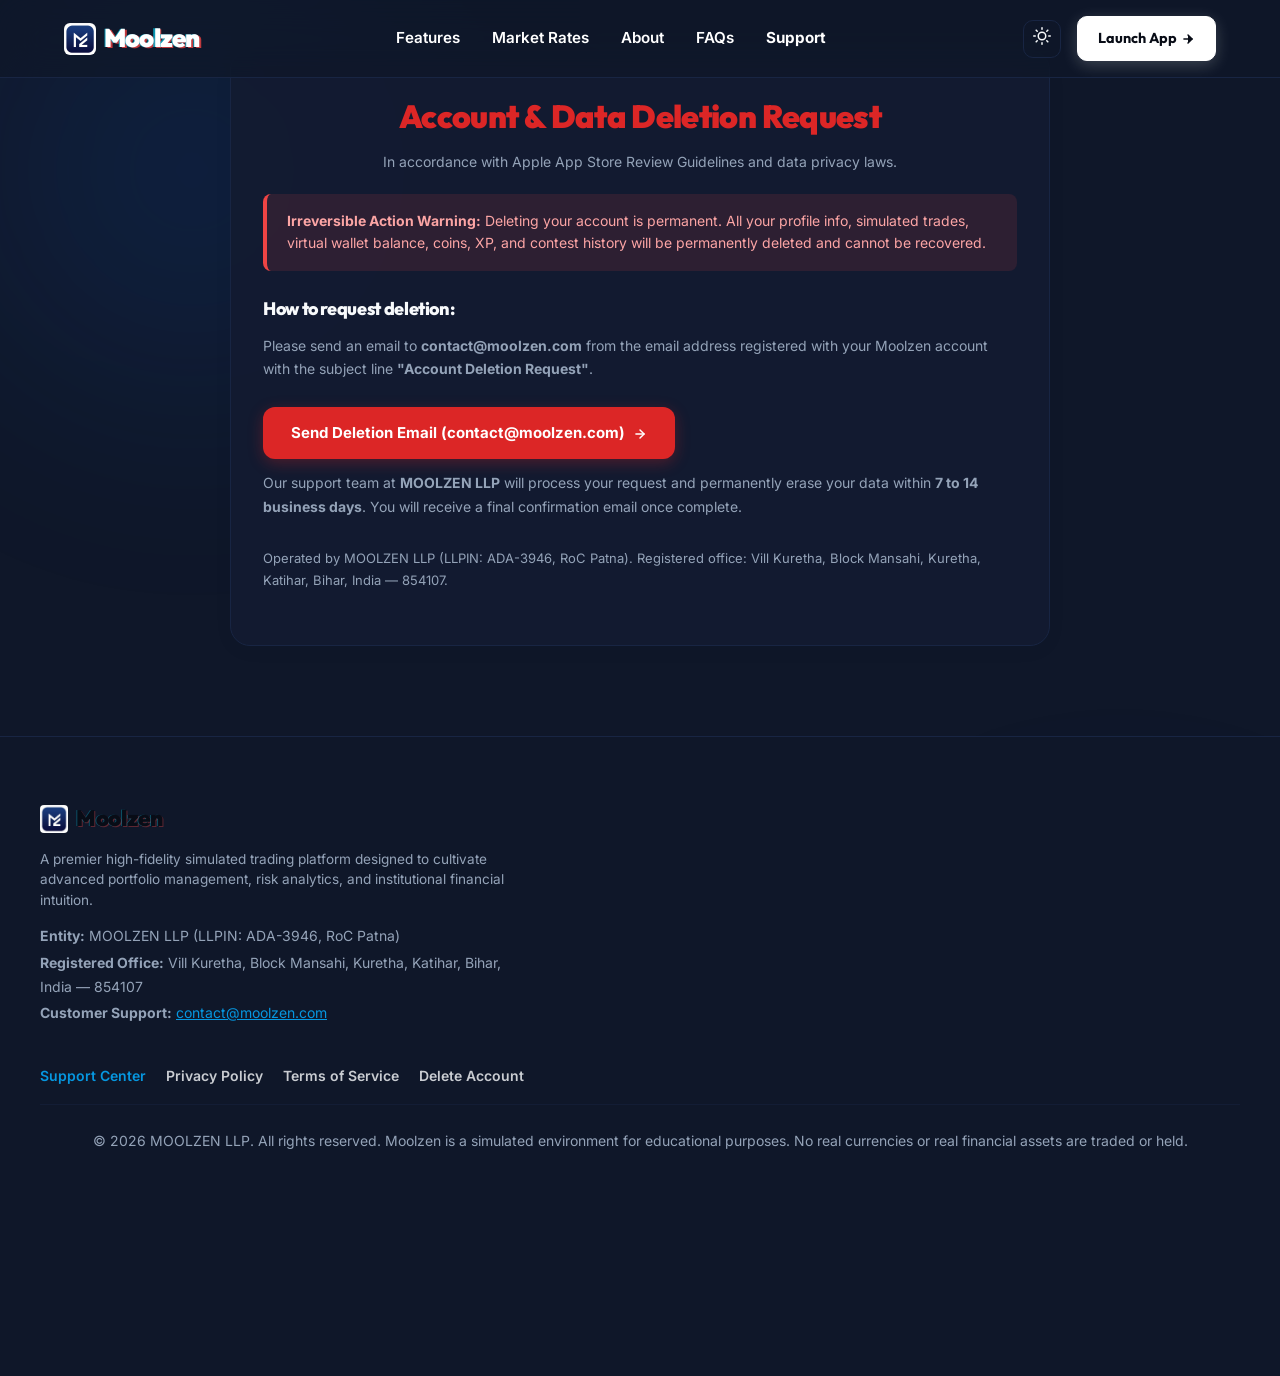
==== commit 155f56fb: "revert: restore previous clean Moolzen design with default dark theme and white card buttons" ====
--- a/delete-account/index.html
+++ b/delete-account/index.html
@@ -1,3 +1,4 @@
+<!-- Theme-adaptive Account Deletion page matching light mode -->
 <!DOCTYPE html>
 <html lang="en">
 <head>
@@ -8,7 +9,7 @@
   <link rel="preconnect" href="https://fonts.googleapis.com">
   <link rel="preconnect" href="https://fonts.gstatic.com" crossorigin>
   <link href="https://fonts.googleapis.com/css2?family=Inter:wght@400;500;600;700&family=Outfit:wght@500;600;700;800;900&display=swap" rel="stylesheet">
-  <link rel="stylesheet" href="/style.css?v=8.0">
+  <link rel="stylesheet" href="/style.css?v=9.0">
   <style>
     body {
       background-color: hsl(var(--bg-primary));
@@ -62,7 +63,11 @@
     .email-btn:hover { opacity: 0.9; }
   </style>
 </head>
-<body class="dark-theme bg-variant-static">
+<body class="dark-theme">
+
+  <!-- Glow Background Accents -->
+  <div class="glow-accent-1" aria-hidden="true"></div>
+  <div class="glow-accent-2" aria-hidden="true"></div>
 
   <!-- Header Section -->
   <header class="navbar-header" id="navbar">
@@ -152,6 +157,6 @@
     </div>
   </footer>
 
-  <script src="/app.js?v=8.0"></script>
+  <script src="/app.js?v=9.0"></script>
 </body>
 </html>
--- a/style.css
+++ b/style.css
@@ -1,56 +1,51 @@
 /* --- MOOLZEN MARKETING SYSTEM STYLES --- */
 
 /* Font & Variable Definitions */
-/* Font & Variable Definitions - DEFAULT DARK THEME */
 :root {
   --font-sans: 'Inter', -apple-system, BlinkMacSystemFont, "Segoe UI", Roboto, sans-serif;
   --font-display: 'Plus Jakarta Sans', 'Outfit', sans-serif;
 
-  /* Default Dark Mode (Moolzen Obsidian & Emerald) */
-  --bg-primary: 222 47% 7%;        /* #080C14 - Deep Obsidian Slate */
-  --bg-secondary: 222 47% 4%;       /* #030712 - Rich Void Slate */
-  --bg-tertiary: 222 47% 3%;        /* #02050D - Ultra Dark */
-  --card-bg: 222 47% 9% / 0.85;     /* Semi-transparent Glass */
-  --card-border: 222 47% 15%;      /* Subtle Slate Border */
-  
+  /* Default Dark Mode Base (Matching app default) */
+  --bg-primary: 222 47% 11%;      /* #0F172A - Deep Slate Blue */
+  --bg-secondary: 222 47% 6%;     /* #020617 - Darker Slate */
+  --bg-tertiary: 222 47% 4%;      /* Extra Dark Slate */
+  --card-bg: 222 47% 13% / 0.95;  /* Dark card background */
+  --card-border: 222 47% 18%;     /* Darker border */
+
   /* Vibrant Accents */
-  --accent-primary: 158 85% 42%;   /* Emerald Green */
-  --accent-cyan: 156 72% 58%;      /* Mint */
-  --accent-pink: 12 90% 52%;
-  --accent-green: 142 70% 40%;
-  --accent-yellow: 35 90% 50%;
+  --accent-primary: 215 90% 50%;   /* #1E40AF - Kite Blue */
+  --accent-cyan: 200 95% 45%;      /* #0284C7 - Bright Blue */
+  --accent-pink: 12 90% 52%;       /* #EA580C - Kite Orange-Red */
+  --accent-green: 142 70% 40%;     /* #16A34A - Growth Green */
+  --accent-yellow: 35 90% 50%;     /* #F59E0B - Gold Accent */
 
   /* Text Colors */
-  --text-primary: 210 40% 98%;    /* Crisp White Text */
-  --text-muted: 215 20% 68%;      /* Muted Slate Text */
-}
-
-/* Optional Light Mode Override (Opt-in only via .light-theme) */
+  --text-primary: 210 40% 98%;    /* Near white text */
+  --text-muted: 215 20% 65%;      /* Muted text */
+}
+
+/* Light Mode Override */
 .light-theme {
-  --bg-primary: 0 0% 100%;        /* #FFFFFF */
-  --bg-secondary: 0 0% 98%;       /* #FAFAFA */
-  --bg-tertiary: 0 0% 95%;        /* #F1F1F1 */
+  --bg-primary: 0 0% 100%;        /* #FFFFFF - Pure White */
+  --bg-secondary: 0 0% 98%;       /* #FAFAFA - Crisp Off-White */
+  --bg-tertiary: 0 0% 95%;        /* #F1F1F1 - Light Neutral */
   --card-bg: 0 0% 100% / 0.95;
-  --card-border: 0 0% 90%;
-  
-  --accent-primary: 215 90% 50%;
-  --accent-cyan: 200 95% 45%;
-  --accent-pink: 12 90% 52%;
-  --accent-green: 142 70% 40%;
-  --accent-yellow: 35 90% 50%;
-
-  --text-primary: 215 25% 15%;
-  --text-muted: 215 16% 47%;
-}
-
+  --card-border: 0 0% 90%;        /* #E5E5E5 - Soft Gray Border */
+  --text-primary: 215 25% 15%;     /* #1F2937 - Deep Charcoal Text */
+  --text-muted: 215 16% 47%;       /* #4B5563 - Cool Grey Muted Text */
+}
+
+/* Sleek Dark Mode Overrides (matching app) */
 .dark-theme {
-  --bg-primary: 222 47% 7%;
-  --bg-secondary: 222 47% 4%;
-  --bg-tertiary: 222 47% 3%;
-  --card-bg: 222 47% 9% / 0.85;
-  --card-border: 222 47% 15%;
-  --text-primary: 210 40% 98%;
-  --text-muted: 215 20% 68%;
+  --bg-primary: 222 47% 11%;      /* #0F172A - Deep Slate Blue */
+  --bg-secondary: 222 47% 6%;     /* #020617 - Darker Slate */
+  --bg-tertiary: 222 47% 4%;      /* Extra Dark Slate */
+  --card-bg: 222 47% 13% / 0.95;  /* Dark card background */
+  --card-border: 222 47% 18%;     /* Darker border */
+
+  /* Text Colors */
+  --text-primary: 210 40% 98%;    /* Near white text */
+  --text-muted: 215 20% 65%;      /* Muted text */
 }
 
 /* Base resets & layouts */
@@ -72,7 +67,6 @@
   color: hsl(var(--text-primary));
   line-height: 1.6;
   position: relative;
-  min-height: 100vh;
 }
 
 /* Premium scrollbar */
@@ -88,182 +82,32 @@
   border: 2px solid hsl(var(--bg-primary));
 }
 ::-webkit-scrollbar-thumb:hover {
-  background: rgba(16, 185, 129, 0.5);
-}
-
-/* ========================================================
-   PAGE-SPECIFIC BACKGROUND ARCHITECTURE
-   - Variant A: Dynamic (Homepage Hero & Main Showcase)
-   - Variant B: Subtle / Alternating (Features & Portfolio Bento Grid)
-   - Variant C: Static (FAQs, Learning, Support, Legal & Policy Pages)
-   ======================================================== */
-
-/* --- VARIANT A: DYNAMIC HERO BACKDROP --- */
-.moolzen-dynamic-bg,
-.moolzen-bg-dynamic {
+  background: hsl(var(--accent-primary) / 0.6);
+}
+
+/* Background Gradients */
+.glow-accent-1 {
   position: absolute;
-  top: 0;
-  left: 0;
-  width: 100%;
-  height: 1250px;
-  max-height: 140vh;
-  pointer-events: none !important;
-  z-index: 0;
-  overflow: hidden;
-  background-color: transparent;
-  mask-image: linear-gradient(to bottom, rgba(0,0,0,1) 0%, rgba(0,0,0,1) 68%, rgba(0,0,0,0) 100%);
-  -webkit-mask-image: linear-gradient(to bottom, rgba(0,0,0,1) 0%, rgba(0,0,0,1) 68%, rgba(0,0,0,0) 100%);
-}
-
-/* --- VARIANT C: STATIC HIGH-READABILITY BACKGROUND --- */
-body.bg-variant-static,
-.bg-variant-static {
-  background-color: hsl(var(--bg-primary)) !important;
-  background-image: 
-    radial-gradient(ellipse 80% 50% at 50% -20%, rgba(16, 185, 129, 0.05), transparent 70%),
-    linear-gradient(to right, rgba(255, 255, 255, 0.015) 1px, transparent 1px),
-    linear-gradient(to bottom, rgba(255, 255, 255, 0.015) 1px, transparent 1px) !important;
-  background-size: 100% 100%, 80px 80px, 80px 80px !important;
-  background-attachment: fixed !important;
-}
-
-body.bg-variant-static .glow-accent-1,
-body.bg-variant-static .glow-accent-2,
-body.bg-variant-static .moolzen-dynamic-bg {
-  display: none !important;
-}
-
-/* 1. Fluid Ambient Gradient Orbs (Scoped to Hero) */
-.bg-orb {
+  top: -150px;
+  left: -10%;
+  width: 50vw;
+  height: 50vw;
+  background: radial-gradient(circle, hsl(var(--accent-primary) / 0.15) 0%, transparent 70%);
+  z-index: -1;
+  pointer-events: none;
+  filter: blur(100px);
+}
+
+.glow-accent-2 {
   position: absolute;
-  border-radius: 50%;
-  filter: blur(120px);
-  opacity: 0.22;
-  will-change: transform, opacity;
+  top: 800px;
+  right: -10%;
+  width: 45vw;
+  height: 45vw;
+  background: radial-gradient(circle, hsl(var(--accent-cyan) / 0.1) 0%, transparent 70%);
+  z-index: -1;
   pointer-events: none;
-}
-
-.dark-theme .bg-orb {
-  opacity: 0.28;
-}
-
-/* Primary Emerald Aura in upper hero zone */
-.bg-orb-1 {
-  top: -15%;
-  left: 5%;
-  width: 65vw;
-  height: 65vw;
-  max-width: 900px;
-  max-height: 900px;
-  background: radial-gradient(circle, rgba(16, 185, 129, 0.45) 0%, rgba(5, 150, 105, 0.2) 45%, transparent 70%);
-  animation: floatOrb1 28s ease-in-out infinite alternate;
-}
-
-/* Fresh Mint Aura drifting mid-screen */
-.bg-orb-2 {
-  top: 35%;
-  right: -10%;
-  width: 55vw;
-  height: 55vw;
-  max-width: 800px;
-  max-height: 800px;
-  background: radial-gradient(circle, rgba(52, 211, 153, 0.35) 0%, rgba(14, 165, 233, 0.15) 50%, transparent 70%);
-  animation: floatOrb2 36s ease-in-out infinite alternate;
-}
-
-/* Soft Lime & Deep Emerald Aura in lower section */
-.bg-orb-3 {
-  bottom: -20%;
-  left: 20%;
-  width: 70vw;
-  height: 70vw;
-  max-width: 950px;
-  max-height: 950px;
-  background: radial-gradient(circle, rgba(132, 204, 22, 0.25) 0%, rgba(16, 185, 129, 0.2) 45%, transparent 70%);
-  animation: floatOrb3 42s ease-in-out infinite alternate;
-}
-
-/* Interactive Cursor Ambient Follow Aura */
-.bg-orb-cursor {
-  position: absolute;
-  top: 0;
-  left: 0;
-  width: 650px;
-  height: 650px;
-  margin-top: -325px;
-  margin-left: -325px;
-  border-radius: 50%;
-  background: radial-gradient(circle, rgba(16, 185, 129, 0.18) 0%, rgba(52, 211, 153, 0.08) 35%, transparent 70%);
-  filter: blur(80px);
-  pointer-events: none;
-  opacity: 0;
-  transition: opacity 0.6s ease;
-  will-change: transform;
-}
-
-.bg-orb-cursor.active {
-  opacity: 1;
-}
-
-/* Keyframes for organic drifting fluid motion */
-@keyframes floatOrb1 {
-  0% { transform: translate3d(0, 0, 0) scale(1); }
-  50% { transform: translate3d(8%, 12%, 0) scale(1.1); }
-  100% { transform: translate3d(-6%, 6%, 0) scale(0.95); }
-}
-
-@keyframes floatOrb2 {
-  0% { transform: translate3d(0, 0, 0) scale(1); }
-  50% { transform: translate3d(-10%, -8%, 0) scale(1.08); }
-  100% { transform: translate3d(5%, 10%, 0) scale(0.92); }
-}
-
-@keyframes floatOrb3 {
-  0% { transform: translate3d(0, 0, 0) scale(1); }
-  50% { transform: translate3d(10%, -10%, 0) scale(1.05); }
-  100% { transform: translate3d(-8%, -5%, 0) scale(0.98); }
-}
-
-/* 2. Precision Financial Matrix Grid */
-.bg-market-grid {
-  position: absolute;
-  inset: 0;
-  background-image: 
-    linear-gradient(to right, rgba(255, 255, 255, 0.025) 1px, transparent 1px),
-    linear-gradient(to bottom, rgba(255, 255, 255, 0.025) 1px, transparent 1px);
-  background-size: 80px 80px;
-  mask-image: radial-gradient(ellipse 90% 80% at 50% 35%, black 20%, transparent 85%);
-  -webkit-mask-image: radial-gradient(ellipse 90% 80% at 50% 35%, black 20%, transparent 85%);
-  opacity: 0.9;
-  pointer-events: none;
-}
-
-body:not(.dark-theme) .bg-market-grid {
-  background-image: 
-    linear-gradient(to right, rgba(16, 185, 129, 0.04) 1px, transparent 1px),
-    linear-gradient(to bottom, rgba(16, 185, 129, 0.04) 1px, transparent 1px);
-}
-
-/* 3. Dynamic Financial Curves & Visualizations Canvas */
-.bg-market-canvas {
-  position: absolute;
-  top: 0;
-  left: 0;
-  width: 100%;
-  height: 100%;
-  pointer-events: none;
-}
-
-/* 4. Vignette for contrast and seamless section blending */
-.bg-depth-vignette {
-  position: absolute;
-  inset: 0;
-  background: radial-gradient(circle at center, transparent 40%, rgba(2, 6, 23, 0.45) 100%);
-  pointer-events: none;
-}
-
-body:not(.dark-theme) .bg-depth-vignette {
-  background: radial-gradient(circle at center, transparent 40%, rgba(248, 250, 252, 0.45) 100%);
+  filter: blur(100px);
 }
 
 /* Typography styles */
@@ -279,7 +123,7 @@
 }
 
 .gradient-text {
-  background: linear-gradient(135deg, #10b981 0%, #34d399 45%, #38bdf8 100%);
+  background: linear-gradient(135deg, hsl(var(--accent-primary)), hsl(var(--accent-cyan)));
   -webkit-background-clip: text;
   -webkit-text-fill-color: transparent;
 }
@@ -384,19 +228,18 @@
   top: 0;
   left: 0;
   width: 100%;
-  background: rgba(8, 12, 20, 0.88);
+  background: hsl(var(--bg-primary) / 0.7);
   backdrop-filter: blur(20px);
   -webkit-backdrop-filter: blur(20px);
-  border-bottom: 1px solid rgba(255, 255, 255, 0.08);
+  border-bottom: 1px solid hsl(var(--card-border));
   z-index: 1000;
   transition: all 0.3s ease;
 }
 
 .navbar-header.scrolled {
   padding: 6px 0;
-  background: rgba(8, 12, 20, 0.96);
-  box-shadow: 0 4px 30px rgba(0, 0, 0, 0.5);
-  border-bottom-color: rgba(16, 185, 129, 0.2);
+  background: hsl(var(--bg-primary) / 0.85);
+  box-shadow: 0 4px 30px rgba(0, 0, 0, 0.3);
 }
 
 .navbar-container {
@@ -422,16 +265,16 @@
   font-family: var(--font-display);
   font-size: 1.6rem;
   font-weight: 900;
-  color: #ffffff !important;
-  -webkit-text-fill-color: #ffffff !important;
+  color: #ffffff;
+  -webkit-text-fill-color: #ffffff;
   background: none;
   letter-spacing: -0.03em;
-  text-shadow: 0 0 20px rgba(16, 185, 129, 0.35);
+  text-shadow: -1.5px 0 rgba(6, 182, 212, 0.8), 1.5px 0.5px rgba(239, 68, 68, 0.8);
   transition: all 0.2s ease;
 }
 
 .logo-link:hover .logo-text {
-  text-shadow: 0 0 25px rgba(52, 211, 153, 0.6);
+  text-shadow: -2px 0 rgba(6, 182, 212, 1), 2px 1px rgba(239, 68, 68, 1);
 }
 
 .nav-links {
@@ -444,32 +287,12 @@
   text-decoration: none;
   font-size: 0.95rem;
   font-weight: 600;
-  transition: all 0.2s ease;
+  transition: opacity 0.2s ease;
 }
 
 .nav-link:hover {
-  color: #34d399 !important;
-  opacity: 1;
-}
-
-/* Light Theme Overrides (when explicitly toggled) */
-.light-theme .navbar-header {
-  background: rgba(255, 255, 255, 0.92);
-  border-bottom: 1px solid rgba(0, 0, 0, 0.08);
-}
-
-.light-theme .logo-text {
-  color: #080c16 !important;
-  -webkit-text-fill-color: #080c16 !important;
-  text-shadow: none !important;
-}
-
-.light-theme .nav-link {
-  color: #0f172a !important;
-}
-
-.light-theme .nav-link:hover {
-  color: #059669 !important;
+  color: #ffffff !important;
+  opacity: 0.75;
 }
 
 .hamburger-btn {
@@ -494,8 +317,6 @@
   padding: 160px 24px 80px 24px;
   display: flex;
   justify-content: center;
-  position: relative;
-  z-index: 1;
 }
 
 .hero-container {
@@ -508,20 +329,17 @@
 }
 
 .hero-badge {
-  background: rgba(16, 185, 129, 0.12);
-  border: 1px solid rgba(52, 211, 153, 0.35);
-  color: #34d399;
+  background: hsl(var(--accent-primary) / 0.1);
+  border: 1px solid hsl(var(--accent-primary) / 0.25);
+  color: hsl(var(--accent-primary));
   font-size: 0.85rem;
   font-weight: 700;
-  padding: 6px 18px;
+  padding: 6px 16px;
   border-radius: 99px;
   margin-bottom: 24px;
   display: inline-flex;
   align-items: center;
-  gap: 8px;
-  box-shadow: 0 0 25px rgba(16, 185, 129, 0.18);
-  backdrop-filter: blur(12px);
-  -webkit-backdrop-filter: blur(12px);
+  gap: 6px;
 }
 
 .hero-title {
@@ -547,19 +365,11 @@
 /* Glassmorphism Interactive Mockup showcase card styles */
 .mockup-showcase-container {
   width: 100%;
-  max-width: 820px;
-  background: radial-gradient(circle at top center, rgba(16, 185, 129, 0.28) 0%, rgba(52, 211, 153, 0.08) 50%, transparent 75%);
+  max-width: 800px;
+  background: radial-gradient(circle at top left, hsl(var(--accent-primary) / 0.15) 0%, transparent 60%);
   padding: 1px;
   border-radius: 24px;
   margin: 20px auto 0 auto;
-  box-shadow: 0 24px 60px -15px rgba(0, 0, 0, 0.6), 0 0 50px -10px rgba(16, 185, 129, 0.2);
-  position: relative;
-  transition: transform 0.4s ease, box-shadow 0.4s ease;
-}
-
-.mockup-showcase-container:hover {
-  transform: translateY(-4px);
-  box-shadow: 0 30px 70px -15px rgba(0, 0, 0, 0.7), 0 0 65px -8px rgba(16, 185, 129, 0.3);
 }
 
 .glass-mockup {
@@ -831,15 +641,11 @@
 /* Stock Sliding Ticker Section */
 .ticker-section {
   width: 100%;
-  background: hsl(var(--bg-secondary) / 0.75);
-  backdrop-filter: blur(16px);
-  -webkit-backdrop-filter: blur(16px);
-  border-top: 1px solid rgba(255, 255, 255, 0.06);
-  border-bottom: 1px solid rgba(255, 255, 255, 0.06);
+  background: hsl(var(--bg-secondary));
+  border-top: 1px solid hsl(var(--card-border));
+  border-bottom: 1px solid hsl(var(--card-border));
   padding: 14px 0;
   overflow: hidden;
-  position: relative;
-  z-index: 1;
 }
 
 .ticker-wrapper {
@@ -899,8 +705,6 @@
   padding: 100px 24px;
   display: flex;
   justify-content: center;
-  position: relative;
-  z-index: 1;
 }
 
 .features-container {
@@ -963,42 +767,6 @@
   border-color: hsl(var(--accent-primary) / 0.35);
   box-shadow: 0 15px 40px rgba(0, 0, 0, 0.3), 0 0 15px hsl(var(--accent-primary) / 0.1);
   transform: translateY(-2px);
-}
-
-/* --- VARIANT B: ALTERNATING FEATURES BENTO TREATMENTS --- */
-#feat-capital {
-  border-top: 2px solid rgba(16, 185, 129, 0.6);
-  background: radial-gradient(circle at top right, rgba(16, 185, 129, 0.06), transparent 70%), hsl(var(--card-bg));
-}
-
-#feat-learn {
-  border-top: 2px solid rgba(52, 211, 153, 0.6);
-  background: radial-gradient(circle at top left, rgba(52, 211, 153, 0.05), transparent 70%), hsl(var(--card-bg));
-}
-
-#feat-rivals {
-  border-top: 2px solid rgba(245, 158, 11, 0.6);
-  background: radial-gradient(circle at top right, rgba(245, 158, 11, 0.05), transparent 70%), hsl(var(--card-bg));
-}
-
-#feat-commodities {
-  border-top: 2px solid rgba(234, 88, 12, 0.6);
-  background: radial-gradient(circle at top left, rgba(234, 88, 12, 0.06), transparent 70%), hsl(var(--card-bg));
-}
-
-#feat-feedback {
-  border-top: 2px solid rgba(249, 115, 22, 0.6);
-  background: radial-gradient(circle at top right, rgba(249, 115, 22, 0.05), transparent 70%), hsl(var(--card-bg));
-}
-
-#feat-marketsync {
-  border-top: 2px solid rgba(14, 165, 233, 0.6);
-  background: radial-gradient(circle at top left, rgba(14, 165, 233, 0.05), transparent 70%), hsl(var(--card-bg));
-}
-
-#feat-referral {
-  border-top: 2px solid rgba(16, 185, 129, 0.6);
-  background: radial-gradient(circle at top right, rgba(16, 185, 129, 0.06), transparent 70%), hsl(var(--card-bg));
 }
 
 .card-icon {
@@ -1191,8 +959,6 @@
   display: flex;
   justify-content: center;
   background: linear-gradient(180deg, transparent, hsl(var(--bg-secondary) / 0.4), transparent);
-  position: relative;
-  z-index: 1;
 }
 
 .about-container {
@@ -1230,8 +996,8 @@
   font-family: var(--font-display);
   font-size: 3rem;
   font-weight: 900;
-  color: #10b981;
-  background: linear-gradient(135deg, #10b981, #34d399, #38bdf8);
+  color: hsl(var(--accent-primary));
+  background: linear-gradient(135deg, hsl(var(--accent-primary)), hsl(var(--accent-pink)));
   -webkit-background-clip: text;
   -webkit-text-fill-color: transparent;
 }
@@ -1249,8 +1015,6 @@
   padding: 80px 24px;
   display: flex;
   justify-content: center;
-  position: relative;
-  z-index: 1;
 }
 
 .faqs-container {
@@ -1321,21 +1085,20 @@
   display: flex;
   justify-content: center;
   position: relative;
-  z-index: 1;
 }
 
 .cta-card {
   width: 100%;
   max-width: 1000px;
-  background: radial-gradient(circle at top center, rgba(16, 185, 129, 0.15) 0%, hsl(var(--bg-secondary) / 0.85) 60%), hsl(var(--bg-tertiary));
-  border: 1px solid rgba(52, 211, 153, 0.2);
+  background: linear-gradient(135deg, hsl(var(--bg-secondary)), hsl(var(--bg-tertiary)));
+  border: 1px solid hsl(var(--card-border));
   border-radius: 36px;
   padding: 64px 32px;
   text-align: center;
   display: flex;
   flex-direction: column;
   align-items: center;
-  box-shadow: 0 20px 50px rgba(0, 0, 0, 0.4), 0 0 40px rgba(16, 185, 129, 0.1);
+  box-shadow: 0 20px 40px rgba(0, 0, 0, 0.05);
   position: relative;
   overflow: hidden;
 }
@@ -1716,7 +1479,6 @@
   transform: scale(0.95);
 }
 
-/* By default (Dark Mode) show sun icon */
 .theme-toggle-btn .sun-icon {
   display: inline;
 }
@@ -1725,7 +1487,6 @@
   display: none;
 }
 
-/* In Light Theme show moon icon */
 .light-theme .theme-toggle-btn .sun-icon {
   display: none;
 }
@@ -1734,16 +1495,28 @@
   display: inline;
 }
 
-.dark-theme .logo-text {
-  color: #ffffff !important;
-  -webkit-text-fill-color: #ffffff !important;
-  background: none !important;
-  text-shadow: -1.5px 0 rgba(6, 182, 212, 0.8), 1.5px 0.5px rgba(239, 68, 68, 0.8) !important;
-}
-
-.dark-theme .footer-logo {
-  color: #ffffff !important;
-  text-shadow: -1.5px 0 rgba(6, 182, 212, 0.75), 1.5px 0.5px rgba(239, 68, 68, 0.75) !important;
+.light-theme .navbar-header {
+  background: rgba(255, 255, 255, 0.95);
+  border-bottom: 1px solid rgba(0, 0, 0, 0.08);
+}
+
+.light-theme .logo-text {
+  color: #080c16 !important;
+  -webkit-text-fill-color: #080c16 !important;
+  text-shadow: none !important;
+}
+
+.light-theme .nav-link {
+  color: #0f172a !important;
+}
+
+.light-theme .nav-link:hover {
+  color: #059669 !important;
+}
+
+.light-theme .footer-logo {
+  color: #080c16 !important;
+  text-shadow: none !important;
 }
 
 /* --- COMMODITIES FEATURE STYLES --- */
@@ -1948,41 +1721,3 @@
 
 .commodity-change.up { color: #16a34a; }
 .commodity-change.down { color: #dc2626; }
-
-/* Accessibility & Reduced Motion Support */
-@media (prefers-reduced-motion: reduce) {
-  .bg-orb {
-    animation: none !important;
-  }
-  .bg-orb-cursor {
-    display: none !important;
-  }
-  .ticker-content {
-    animation-play-state: paused;
-  }
-}
-
-/* Mobile Background Optimization */
-@media (max-width: 768px) {
-  .bg-orb-cursor {
-    display: none !important;
-  }
-  .bg-orb-1 {
-    width: 90vw;
-    height: 90vw;
-    filter: blur(80px);
-  }
-  .bg-orb-2 {
-    width: 80vw;
-    height: 80vw;
-    filter: blur(80px);
-  }
-  .bg-orb-3 {
-    width: 85vw;
-    height: 85vw;
-    filter: blur(80px);
-  }
-  .bg-market-grid {
-    background-size: 50px 50px;
-  }
-}
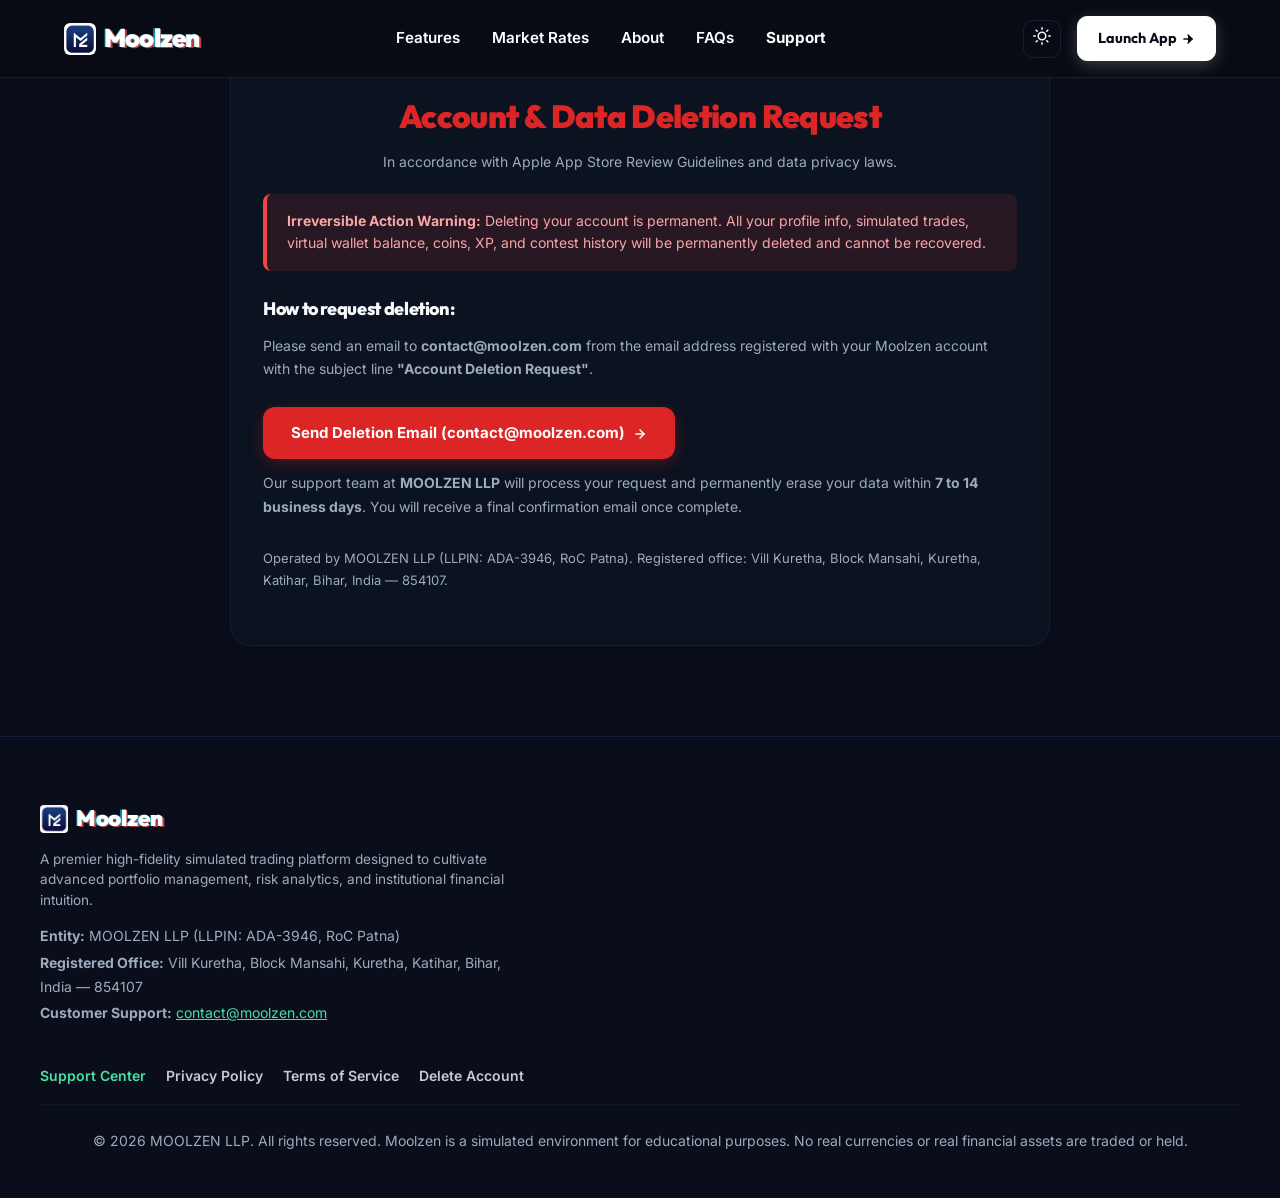
==== commit 0e46c009: "feat: Robinhood-inspired dynamic fintech background with default dark theme, frosted header, and whi" ====
--- a/delete-account/index.html
+++ b/delete-account/index.html
@@ -9,7 +9,7 @@
   <link rel="preconnect" href="https://fonts.googleapis.com">
   <link rel="preconnect" href="https://fonts.gstatic.com" crossorigin>
   <link href="https://fonts.googleapis.com/css2?family=Inter:wght@400;500;600;700&family=Outfit:wght@500;600;700;800;900&display=swap" rel="stylesheet">
-  <link rel="stylesheet" href="/style.css?v=9.0">
+  <link rel="stylesheet" href="/style.css?v=10.0">
   <style>
     body {
       background-color: hsl(var(--bg-primary));
@@ -157,6 +157,6 @@
     </div>
   </footer>
 
-  <script src="/app.js?v=9.0"></script>
+  <script src="/app.js?v=10.0"></script>
 </body>
 </html>
--- a/style.css
+++ b/style.css
@@ -1,51 +1,56 @@
 /* --- MOOLZEN MARKETING SYSTEM STYLES --- */
 
 /* Font & Variable Definitions */
+/* Font & Variable Definitions - DEFAULT DARK THEME */
 :root {
   --font-sans: 'Inter', -apple-system, BlinkMacSystemFont, "Segoe UI", Roboto, sans-serif;
   --font-display: 'Plus Jakarta Sans', 'Outfit', sans-serif;
 
-  /* Default Dark Mode Base (Matching app default) */
-  --bg-primary: 222 47% 11%;      /* #0F172A - Deep Slate Blue */
-  --bg-secondary: 222 47% 6%;     /* #020617 - Darker Slate */
-  --bg-tertiary: 222 47% 4%;      /* Extra Dark Slate */
-  --card-bg: 222 47% 13% / 0.95;  /* Dark card background */
-  --card-border: 222 47% 18%;     /* Darker border */
-
+  /* Default Dark Mode (Moolzen Obsidian & Emerald) */
+  --bg-primary: 222 47% 7%;        /* #080C14 - Deep Obsidian Slate */
+  --bg-secondary: 222 47% 4%;       /* #030712 - Rich Void Slate */
+  --bg-tertiary: 222 47% 3%;        /* #02050D - Ultra Dark */
+  --card-bg: 222 47% 9% / 0.85;     /* Semi-transparent Glass */
+  --card-border: 222 47% 15%;      /* Subtle Slate Border */
+  
   /* Vibrant Accents */
-  --accent-primary: 215 90% 50%;   /* #1E40AF - Kite Blue */
-  --accent-cyan: 200 95% 45%;      /* #0284C7 - Bright Blue */
-  --accent-pink: 12 90% 52%;       /* #EA580C - Kite Orange-Red */
-  --accent-green: 142 70% 40%;     /* #16A34A - Growth Green */
-  --accent-yellow: 35 90% 50%;     /* #F59E0B - Gold Accent */
+  --accent-primary: 158 85% 42%;   /* Emerald Green */
+  --accent-cyan: 156 72% 58%;      /* Mint */
+  --accent-pink: 12 90% 52%;
+  --accent-green: 142 70% 40%;
+  --accent-yellow: 35 90% 50%;
 
   /* Text Colors */
-  --text-primary: 210 40% 98%;    /* Near white text */
-  --text-muted: 215 20% 65%;      /* Muted text */
-}
-
-/* Light Mode Override */
+  --text-primary: 210 40% 98%;    /* Crisp White Text */
+  --text-muted: 215 20% 68%;      /* Muted Slate Text */
+}
+
+/* Optional Light Mode Override (Opt-in only via .light-theme) */
 .light-theme {
-  --bg-primary: 0 0% 100%;        /* #FFFFFF - Pure White */
-  --bg-secondary: 0 0% 98%;       /* #FAFAFA - Crisp Off-White */
-  --bg-tertiary: 0 0% 95%;        /* #F1F1F1 - Light Neutral */
+  --bg-primary: 0 0% 100%;        /* #FFFFFF */
+  --bg-secondary: 0 0% 98%;       /* #FAFAFA */
+  --bg-tertiary: 0 0% 95%;        /* #F1F1F1 */
   --card-bg: 0 0% 100% / 0.95;
-  --card-border: 0 0% 90%;        /* #E5E5E5 - Soft Gray Border */
-  --text-primary: 215 25% 15%;     /* #1F2937 - Deep Charcoal Text */
-  --text-muted: 215 16% 47%;       /* #4B5563 - Cool Grey Muted Text */
-}
-
-/* Sleek Dark Mode Overrides (matching app) */
+  --card-border: 0 0% 90%;
+  
+  --accent-primary: 215 90% 50%;
+  --accent-cyan: 200 95% 45%;
+  --accent-pink: 12 90% 52%;
+  --accent-green: 142 70% 40%;
+  --accent-yellow: 35 90% 50%;
+
+  --text-primary: 215 25% 15%;
+  --text-muted: 215 16% 47%;
+}
+
 .dark-theme {
-  --bg-primary: 222 47% 11%;      /* #0F172A - Deep Slate Blue */
-  --bg-secondary: 222 47% 6%;     /* #020617 - Darker Slate */
-  --bg-tertiary: 222 47% 4%;      /* Extra Dark Slate */
-  --card-bg: 222 47% 13% / 0.95;  /* Dark card background */
-  --card-border: 222 47% 18%;     /* Darker border */
-
-  /* Text Colors */
-  --text-primary: 210 40% 98%;    /* Near white text */
-  --text-muted: 215 20% 65%;      /* Muted text */
+  --bg-primary: 222 47% 7%;
+  --bg-secondary: 222 47% 4%;
+  --bg-tertiary: 222 47% 3%;
+  --card-bg: 222 47% 9% / 0.85;
+  --card-border: 222 47% 15%;
+  --text-primary: 210 40% 98%;
+  --text-muted: 215 20% 68%;
 }
 
 /* Base resets & layouts */
@@ -67,6 +72,7 @@
   color: hsl(var(--text-primary));
   line-height: 1.6;
   position: relative;
+  min-height: 100vh;
 }
 
 /* Premium scrollbar */
@@ -82,32 +88,155 @@
   border: 2px solid hsl(var(--bg-primary));
 }
 ::-webkit-scrollbar-thumb:hover {
-  background: hsl(var(--accent-primary) / 0.6);
-}
-
-/* Background Gradients */
-.glow-accent-1 {
+  background: rgba(16, 185, 129, 0.5);
+}
+
+/* ========================================================
+   ROBINHOOD-INSPIRED DYNAMIC BACKGROUND SYSTEM
+   ======================================================== */
+.moolzen-dynamic-bg {
+  position: fixed;
+  top: 0;
+  left: 0;
+  width: 100vw;
+  height: 100vh;
+  pointer-events: none !important;
+  z-index: 0;
+  overflow: hidden;
+  background-color: transparent;
+}
+
+/* 1. Fluid Ambient Gradient Orbs */
+.bg-orb {
   position: absolute;
-  top: -150px;
-  left: -10%;
-  width: 50vw;
-  height: 50vw;
-  background: radial-gradient(circle, hsl(var(--accent-primary) / 0.15) 0%, transparent 70%);
-  z-index: -1;
+  border-radius: 50%;
+  filter: blur(120px);
+  opacity: 0.22;
+  will-change: transform, opacity;
   pointer-events: none;
-  filter: blur(100px);
-}
-
-.glow-accent-2 {
+}
+
+.dark-theme .bg-orb {
+  opacity: 0.28;
+}
+
+/* Primary Emerald Aura in upper hero zone */
+.bg-orb-1 {
+  top: -15%;
+  left: 5%;
+  width: 65vw;
+  height: 65vw;
+  max-width: 900px;
+  max-height: 900px;
+  background: radial-gradient(circle, rgba(16, 185, 129, 0.45) 0%, rgba(5, 150, 105, 0.2) 45%, transparent 70%);
+  animation: floatOrb1 28s ease-in-out infinite alternate;
+}
+
+/* Fresh Mint Aura drifting mid-screen */
+.bg-orb-2 {
+  top: 35%;
+  right: -10%;
+  width: 55vw;
+  height: 55vw;
+  max-width: 800px;
+  max-height: 800px;
+  background: radial-gradient(circle, rgba(52, 211, 153, 0.35) 0%, rgba(14, 165, 233, 0.15) 50%, transparent 70%);
+  animation: floatOrb2 36s ease-in-out infinite alternate;
+}
+
+/* Soft Lime & Deep Emerald Aura in lower section */
+.bg-orb-3 {
+  bottom: -20%;
+  left: 20%;
+  width: 70vw;
+  height: 70vw;
+  max-width: 950px;
+  max-height: 950px;
+  background: radial-gradient(circle, rgba(132, 204, 22, 0.25) 0%, rgba(16, 185, 129, 0.2) 45%, transparent 70%);
+  animation: floatOrb3 42s ease-in-out infinite alternate;
+}
+
+/* Interactive Cursor Ambient Follow Aura */
+.bg-orb-cursor {
   position: absolute;
-  top: 800px;
-  right: -10%;
-  width: 45vw;
-  height: 45vw;
-  background: radial-gradient(circle, hsl(var(--accent-cyan) / 0.1) 0%, transparent 70%);
-  z-index: -1;
+  top: 0;
+  left: 0;
+  width: 650px;
+  height: 650px;
+  margin-top: -325px;
+  margin-left: -325px;
+  border-radius: 50%;
+  background: radial-gradient(circle, rgba(16, 185, 129, 0.18) 0%, rgba(52, 211, 153, 0.08) 35%, transparent 70%);
+  filter: blur(80px);
   pointer-events: none;
-  filter: blur(100px);
+  opacity: 0;
+  transition: opacity 0.6s ease;
+  will-change: transform;
+}
+
+.bg-orb-cursor.active {
+  opacity: 1;
+}
+
+/* Keyframes for organic drifting fluid motion */
+@keyframes floatOrb1 {
+  0% { transform: translate3d(0, 0, 0) scale(1); }
+  50% { transform: translate3d(8%, 12%, 0) scale(1.1); }
+  100% { transform: translate3d(-6%, 6%, 0) scale(0.95); }
+}
+
+@keyframes floatOrb2 {
+  0% { transform: translate3d(0, 0, 0) scale(1); }
+  50% { transform: translate3d(-10%, -8%, 0) scale(1.08); }
+  100% { transform: translate3d(5%, 10%, 0) scale(0.92); }
+}
+
+@keyframes floatOrb3 {
+  0% { transform: translate3d(0, 0, 0) scale(1); }
+  50% { transform: translate3d(10%, -10%, 0) scale(1.05); }
+  100% { transform: translate3d(-8%, -5%, 0) scale(0.98); }
+}
+
+/* 2. Precision Financial Matrix Grid */
+.bg-market-grid {
+  position: absolute;
+  inset: 0;
+  background-image: 
+    linear-gradient(to right, rgba(255, 255, 255, 0.025) 1px, transparent 1px),
+    linear-gradient(to bottom, rgba(255, 255, 255, 0.025) 1px, transparent 1px);
+  background-size: 80px 80px;
+  mask-image: radial-gradient(ellipse 90% 80% at 50% 35%, black 20%, transparent 85%);
+  -webkit-mask-image: radial-gradient(ellipse 90% 80% at 50% 35%, black 20%, transparent 85%);
+  opacity: 0.9;
+  pointer-events: none;
+}
+
+body:not(.dark-theme) .bg-market-grid {
+  background-image: 
+    linear-gradient(to right, rgba(16, 185, 129, 0.04) 1px, transparent 1px),
+    linear-gradient(to bottom, rgba(16, 185, 129, 0.04) 1px, transparent 1px);
+}
+
+/* 3. Dynamic Financial Curves & Visualizations Canvas */
+.bg-market-canvas {
+  position: absolute;
+  top: 0;
+  left: 0;
+  width: 100%;
+  height: 100%;
+  pointer-events: none;
+}
+
+/* 4. Vignette for contrast and seamless section blending */
+.bg-depth-vignette {
+  position: absolute;
+  inset: 0;
+  background: radial-gradient(circle at center, transparent 40%, rgba(2, 6, 23, 0.45) 100%);
+  pointer-events: none;
+}
+
+body:not(.dark-theme) .bg-depth-vignette {
+  background: radial-gradient(circle at center, transparent 40%, rgba(248, 250, 252, 0.45) 100%);
 }
 
 /* Typography styles */
@@ -123,7 +252,7 @@
 }
 
 .gradient-text {
-  background: linear-gradient(135deg, hsl(var(--accent-primary)), hsl(var(--accent-cyan)));
+  background: linear-gradient(135deg, #10b981 0%, #34d399 45%, #38bdf8 100%);
   -webkit-background-clip: text;
   -webkit-text-fill-color: transparent;
 }
@@ -228,18 +357,19 @@
   top: 0;
   left: 0;
   width: 100%;
-  background: hsl(var(--bg-primary) / 0.7);
+  background: rgba(8, 12, 20, 0.88);
   backdrop-filter: blur(20px);
   -webkit-backdrop-filter: blur(20px);
-  border-bottom: 1px solid hsl(var(--card-border));
+  border-bottom: 1px solid rgba(255, 255, 255, 0.08);
   z-index: 1000;
   transition: all 0.3s ease;
 }
 
 .navbar-header.scrolled {
   padding: 6px 0;
-  background: hsl(var(--bg-primary) / 0.85);
-  box-shadow: 0 4px 30px rgba(0, 0, 0, 0.3);
+  background: rgba(8, 12, 20, 0.96);
+  box-shadow: 0 4px 30px rgba(0, 0, 0, 0.5);
+  border-bottom-color: rgba(16, 185, 129, 0.2);
 }
 
 .navbar-container {
@@ -265,16 +395,16 @@
   font-family: var(--font-display);
   font-size: 1.6rem;
   font-weight: 900;
-  color: #ffffff;
-  -webkit-text-fill-color: #ffffff;
+  color: #ffffff !important;
+  -webkit-text-fill-color: #ffffff !important;
   background: none;
   letter-spacing: -0.03em;
-  text-shadow: -1.5px 0 rgba(6, 182, 212, 0.8), 1.5px 0.5px rgba(239, 68, 68, 0.8);
+  text-shadow: 0 0 20px rgba(16, 185, 129, 0.35);
   transition: all 0.2s ease;
 }
 
 .logo-link:hover .logo-text {
-  text-shadow: -2px 0 rgba(6, 182, 212, 1), 2px 1px rgba(239, 68, 68, 1);
+  text-shadow: 0 0 25px rgba(52, 211, 153, 0.6);
 }
 
 .nav-links {
@@ -287,12 +417,32 @@
   text-decoration: none;
   font-size: 0.95rem;
   font-weight: 600;
-  transition: opacity 0.2s ease;
+  transition: all 0.2s ease;
 }
 
 .nav-link:hover {
-  color: #ffffff !important;
-  opacity: 0.75;
+  color: #34d399 !important;
+  opacity: 1;
+}
+
+/* Light Theme Overrides (when explicitly toggled) */
+.light-theme .navbar-header {
+  background: rgba(255, 255, 255, 0.92);
+  border-bottom: 1px solid rgba(0, 0, 0, 0.08);
+}
+
+.light-theme .logo-text {
+  color: #080c16 !important;
+  -webkit-text-fill-color: #080c16 !important;
+  text-shadow: none !important;
+}
+
+.light-theme .nav-link {
+  color: #0f172a !important;
+}
+
+.light-theme .nav-link:hover {
+  color: #059669 !important;
 }
 
 .hamburger-btn {
@@ -317,6 +467,8 @@
   padding: 160px 24px 80px 24px;
   display: flex;
   justify-content: center;
+  position: relative;
+  z-index: 1;
 }
 
 .hero-container {
@@ -329,17 +481,20 @@
 }
 
 .hero-badge {
-  background: hsl(var(--accent-primary) / 0.1);
-  border: 1px solid hsl(var(--accent-primary) / 0.25);
-  color: hsl(var(--accent-primary));
+  background: rgba(16, 185, 129, 0.12);
+  border: 1px solid rgba(52, 211, 153, 0.35);
+  color: #34d399;
   font-size: 0.85rem;
   font-weight: 700;
-  padding: 6px 16px;
+  padding: 6px 18px;
   border-radius: 99px;
   margin-bottom: 24px;
   display: inline-flex;
   align-items: center;
-  gap: 6px;
+  gap: 8px;
+  box-shadow: 0 0 25px rgba(16, 185, 129, 0.18);
+  backdrop-filter: blur(12px);
+  -webkit-backdrop-filter: blur(12px);
 }
 
 .hero-title {
@@ -365,11 +520,19 @@
 /* Glassmorphism Interactive Mockup showcase card styles */
 .mockup-showcase-container {
   width: 100%;
-  max-width: 800px;
-  background: radial-gradient(circle at top left, hsl(var(--accent-primary) / 0.15) 0%, transparent 60%);
+  max-width: 820px;
+  background: radial-gradient(circle at top center, rgba(16, 185, 129, 0.28) 0%, rgba(52, 211, 153, 0.08) 50%, transparent 75%);
   padding: 1px;
   border-radius: 24px;
   margin: 20px auto 0 auto;
+  box-shadow: 0 24px 60px -15px rgba(0, 0, 0, 0.6), 0 0 50px -10px rgba(16, 185, 129, 0.2);
+  position: relative;
+  transition: transform 0.4s ease, box-shadow 0.4s ease;
+}
+
+.mockup-showcase-container:hover {
+  transform: translateY(-4px);
+  box-shadow: 0 30px 70px -15px rgba(0, 0, 0, 0.7), 0 0 65px -8px rgba(16, 185, 129, 0.3);
 }
 
 .glass-mockup {
@@ -641,11 +804,15 @@
 /* Stock Sliding Ticker Section */
 .ticker-section {
   width: 100%;
-  background: hsl(var(--bg-secondary));
-  border-top: 1px solid hsl(var(--card-border));
-  border-bottom: 1px solid hsl(var(--card-border));
+  background: hsl(var(--bg-secondary) / 0.75);
+  backdrop-filter: blur(16px);
+  -webkit-backdrop-filter: blur(16px);
+  border-top: 1px solid rgba(255, 255, 255, 0.06);
+  border-bottom: 1px solid rgba(255, 255, 255, 0.06);
   padding: 14px 0;
   overflow: hidden;
+  position: relative;
+  z-index: 1;
 }
 
 .ticker-wrapper {
@@ -705,6 +872,8 @@
   padding: 100px 24px;
   display: flex;
   justify-content: center;
+  position: relative;
+  z-index: 1;
 }
 
 .features-container {
@@ -959,6 +1128,8 @@
   display: flex;
   justify-content: center;
   background: linear-gradient(180deg, transparent, hsl(var(--bg-secondary) / 0.4), transparent);
+  position: relative;
+  z-index: 1;
 }
 
 .about-container {
@@ -996,8 +1167,8 @@
   font-family: var(--font-display);
   font-size: 3rem;
   font-weight: 900;
-  color: hsl(var(--accent-primary));
-  background: linear-gradient(135deg, hsl(var(--accent-primary)), hsl(var(--accent-pink)));
+  color: #10b981;
+  background: linear-gradient(135deg, #10b981, #34d399, #38bdf8);
   -webkit-background-clip: text;
   -webkit-text-fill-color: transparent;
 }
@@ -1015,6 +1186,8 @@
   padding: 80px 24px;
   display: flex;
   justify-content: center;
+  position: relative;
+  z-index: 1;
 }
 
 .faqs-container {
@@ -1085,20 +1258,21 @@
   display: flex;
   justify-content: center;
   position: relative;
+  z-index: 1;
 }
 
 .cta-card {
   width: 100%;
   max-width: 1000px;
-  background: linear-gradient(135deg, hsl(var(--bg-secondary)), hsl(var(--bg-tertiary)));
-  border: 1px solid hsl(var(--card-border));
+  background: radial-gradient(circle at top center, rgba(16, 185, 129, 0.15) 0%, hsl(var(--bg-secondary) / 0.85) 60%), hsl(var(--bg-tertiary));
+  border: 1px solid rgba(52, 211, 153, 0.2);
   border-radius: 36px;
   padding: 64px 32px;
   text-align: center;
   display: flex;
   flex-direction: column;
   align-items: center;
-  box-shadow: 0 20px 40px rgba(0, 0, 0, 0.05);
+  box-shadow: 0 20px 50px rgba(0, 0, 0, 0.4), 0 0 40px rgba(16, 185, 129, 0.1);
   position: relative;
   overflow: hidden;
 }
@@ -1479,6 +1653,7 @@
   transform: scale(0.95);
 }
 
+/* By default (Dark Mode) show sun icon */
 .theme-toggle-btn .sun-icon {
   display: inline;
 }
@@ -1487,6 +1662,7 @@
   display: none;
 }
 
+/* In Light Theme show moon icon */
 .light-theme .theme-toggle-btn .sun-icon {
   display: none;
 }
@@ -1495,28 +1671,16 @@
   display: inline;
 }
 
-.light-theme .navbar-header {
-  background: rgba(255, 255, 255, 0.95);
-  border-bottom: 1px solid rgba(0, 0, 0, 0.08);
-}
-
-.light-theme .logo-text {
-  color: #080c16 !important;
-  -webkit-text-fill-color: #080c16 !important;
-  text-shadow: none !important;
-}
-
-.light-theme .nav-link {
-  color: #0f172a !important;
-}
-
-.light-theme .nav-link:hover {
-  color: #059669 !important;
-}
-
-.light-theme .footer-logo {
-  color: #080c16 !important;
-  text-shadow: none !important;
+.dark-theme .logo-text {
+  color: #ffffff !important;
+  -webkit-text-fill-color: #ffffff !important;
+  background: none !important;
+  text-shadow: -1.5px 0 rgba(6, 182, 212, 0.8), 1.5px 0.5px rgba(239, 68, 68, 0.8) !important;
+}
+
+.dark-theme .footer-logo {
+  color: #ffffff !important;
+  text-shadow: -1.5px 0 rgba(6, 182, 212, 0.75), 1.5px 0.5px rgba(239, 68, 68, 0.75) !important;
 }
 
 /* --- COMMODITIES FEATURE STYLES --- */
@@ -1721,3 +1885,41 @@
 
 .commodity-change.up { color: #16a34a; }
 .commodity-change.down { color: #dc2626; }
+
+/* Accessibility & Reduced Motion Support */
+@media (prefers-reduced-motion: reduce) {
+  .bg-orb {
+    animation: none !important;
+  }
+  .bg-orb-cursor {
+    display: none !important;
+  }
+  .ticker-content {
+    animation-play-state: paused;
+  }
+}
+
+/* Mobile Background Optimization */
+@media (max-width: 768px) {
+  .bg-orb-cursor {
+    display: none !important;
+  }
+  .bg-orb-1 {
+    width: 90vw;
+    height: 90vw;
+    filter: blur(80px);
+  }
+  .bg-orb-2 {
+    width: 80vw;
+    height: 80vw;
+    filter: blur(80px);
+  }
+  .bg-orb-3 {
+    width: 85vw;
+    height: 85vw;
+    filter: blur(80px);
+  }
+  .bg-market-grid {
+    background-size: 50px 50px;
+  }
+}
